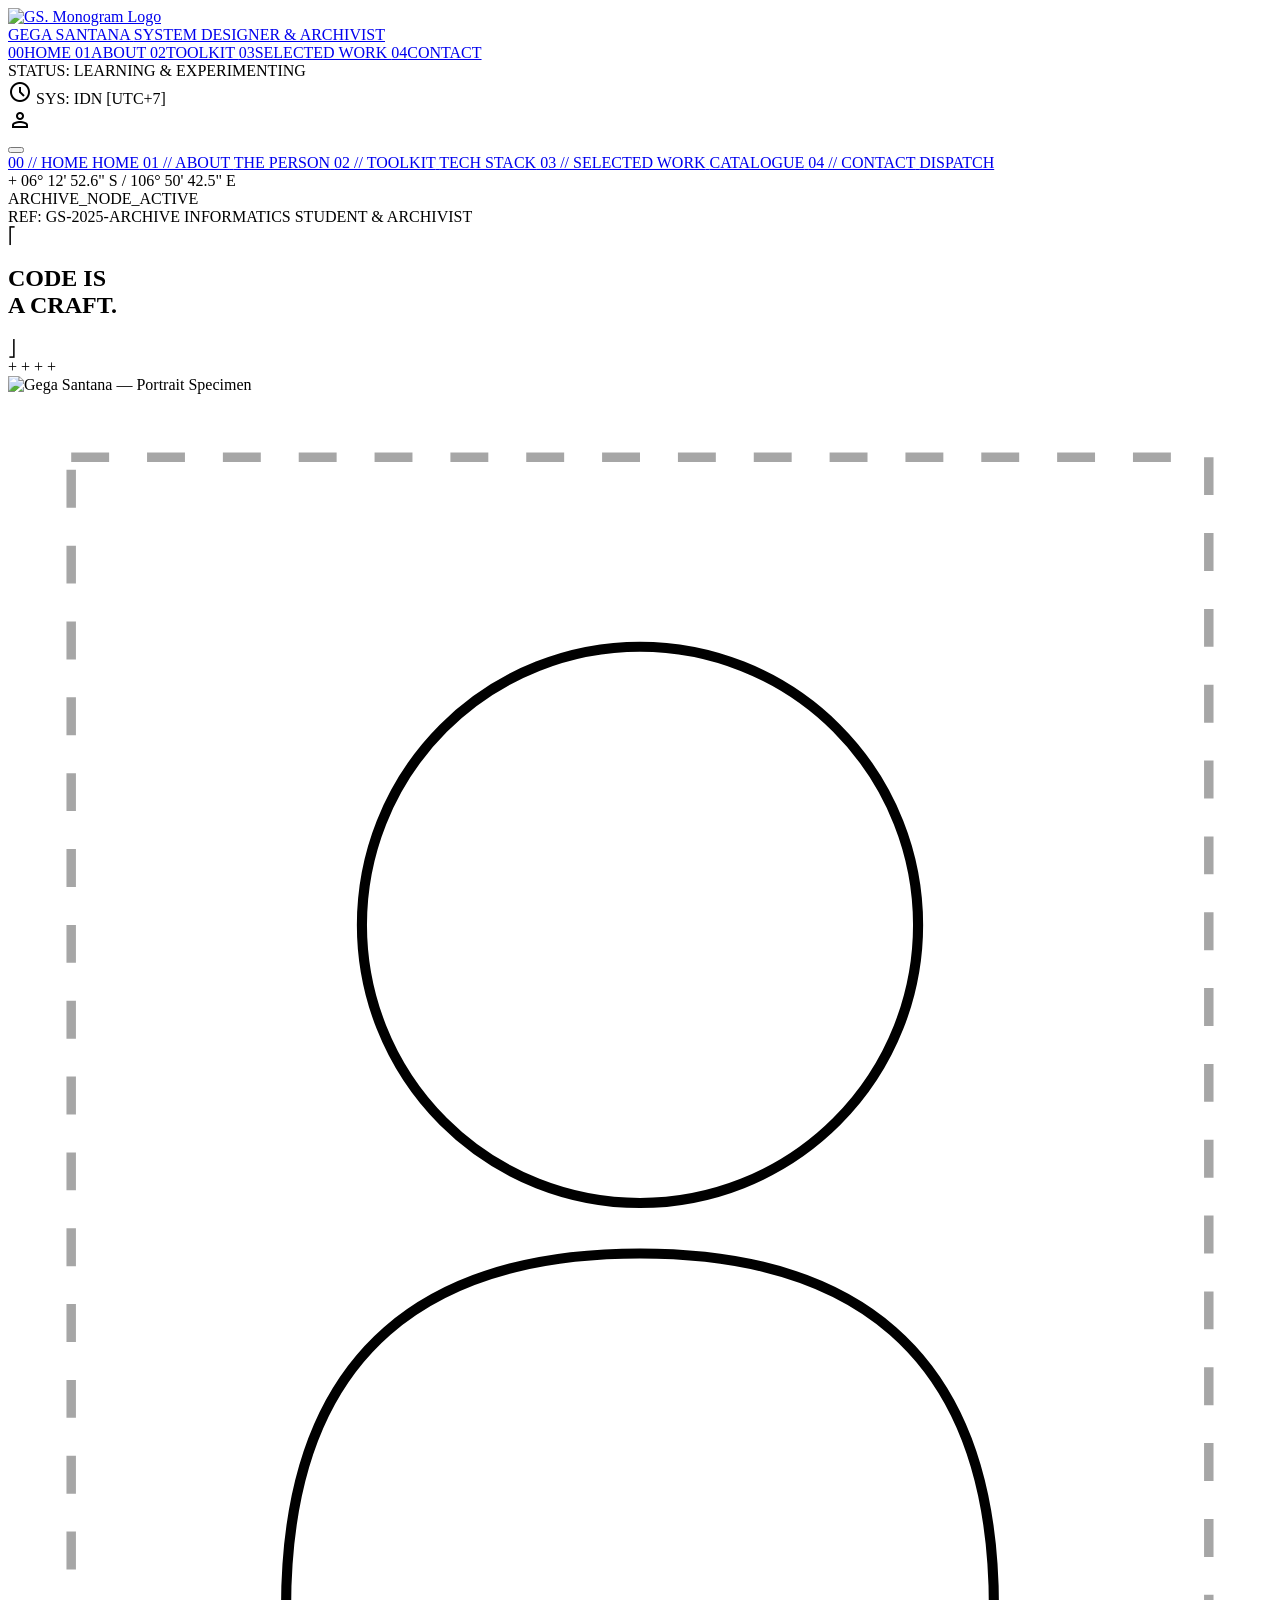
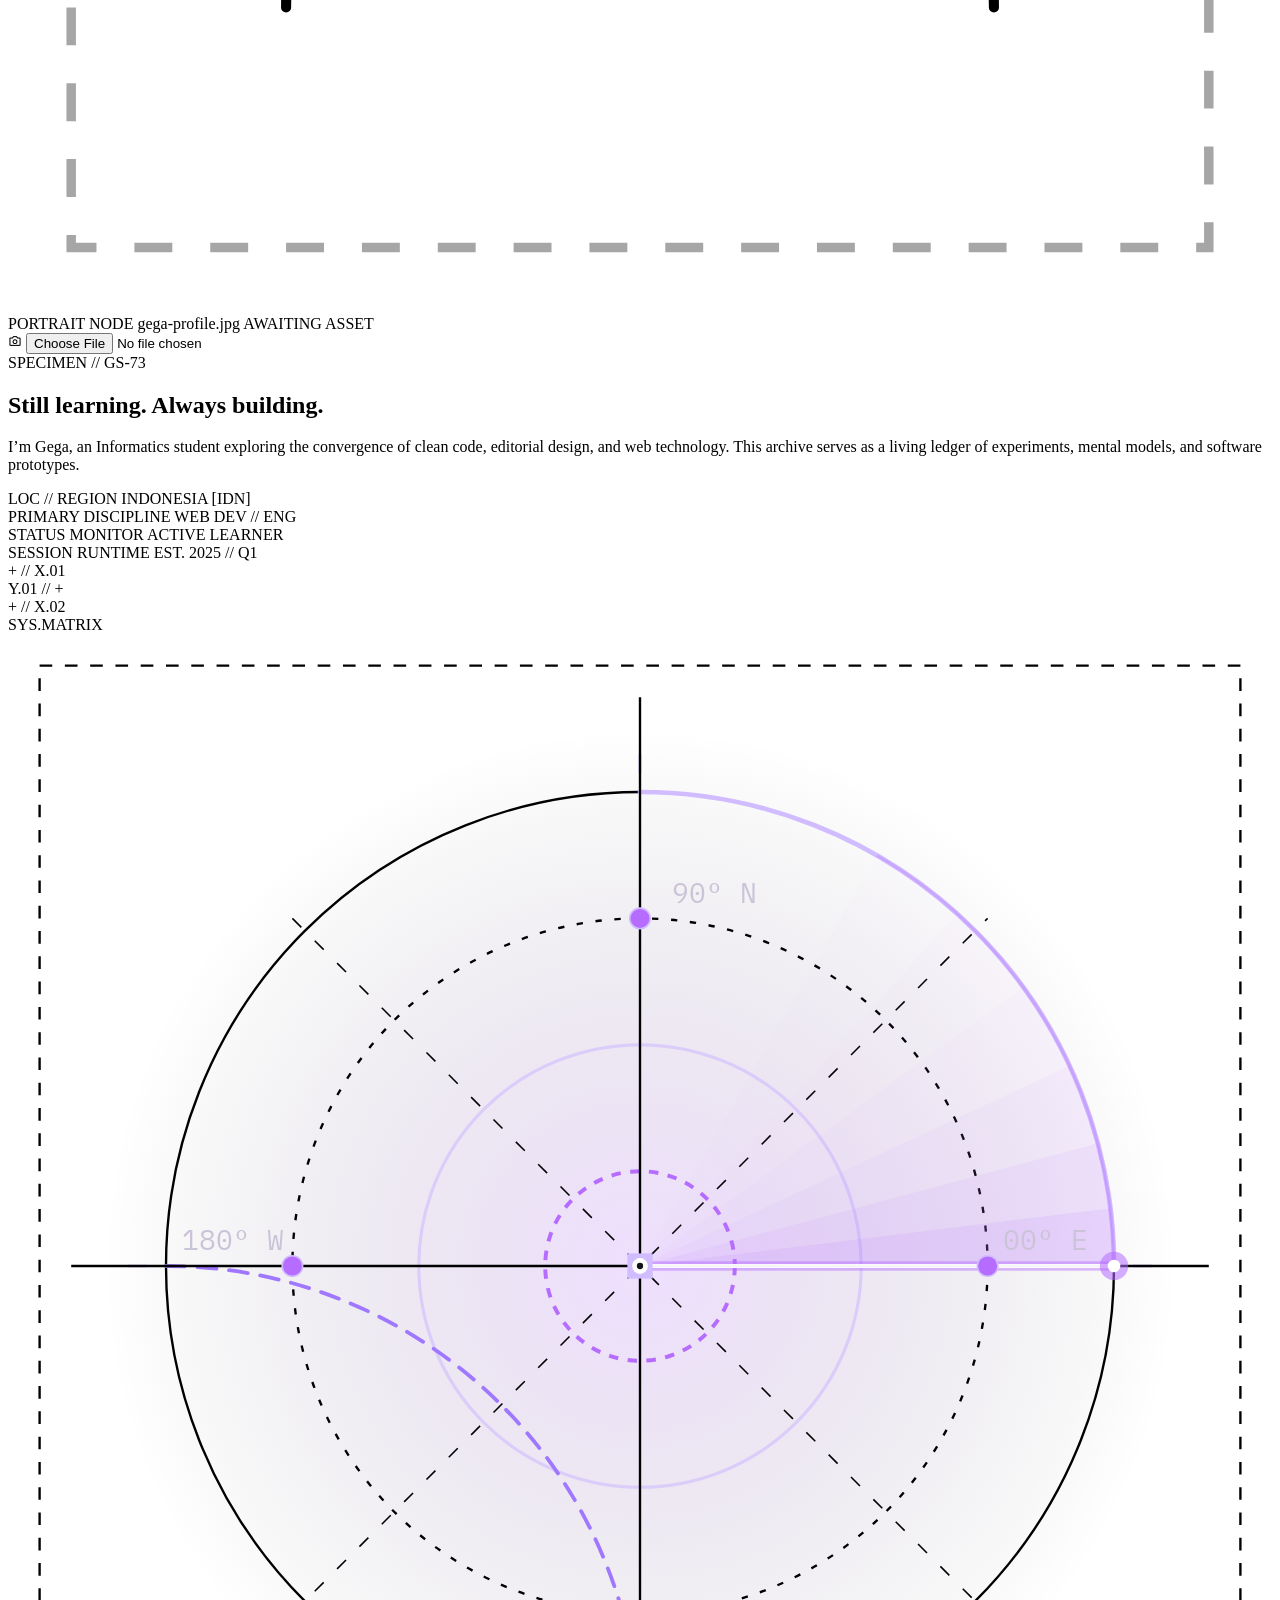
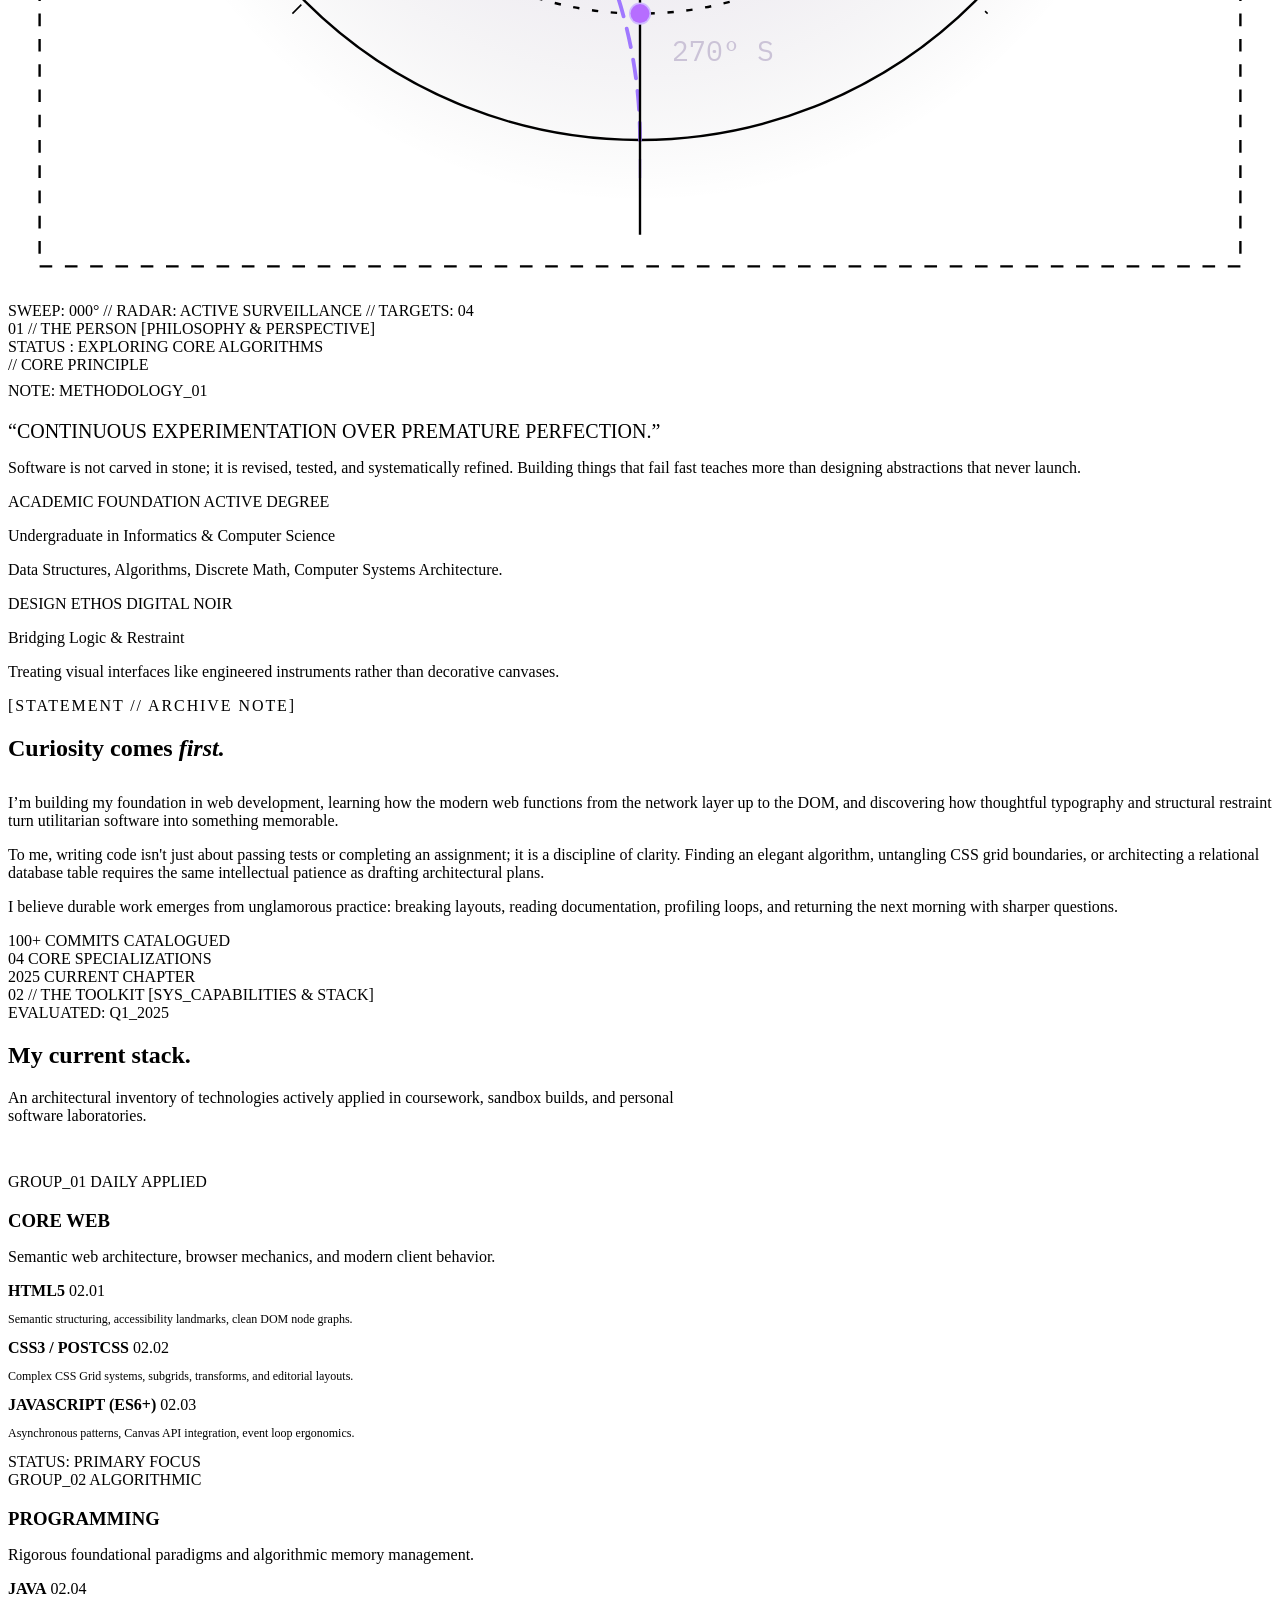
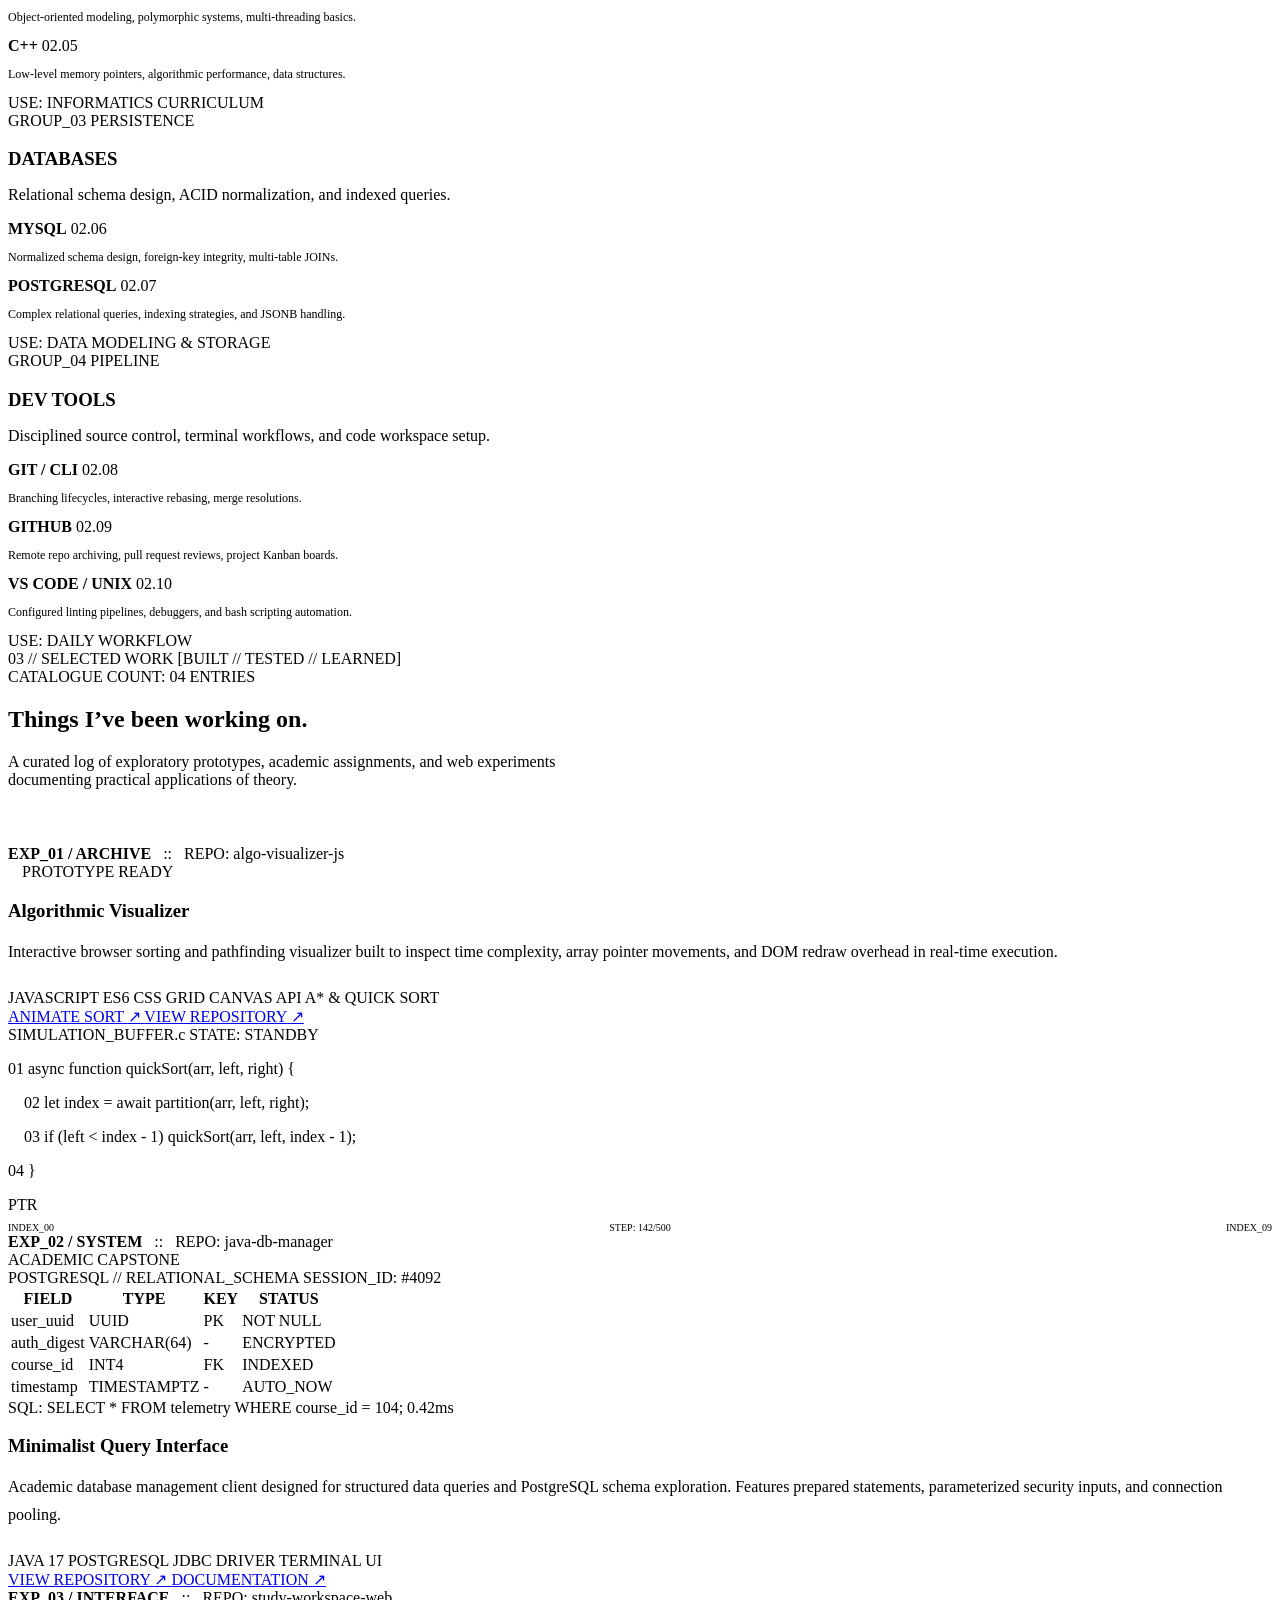
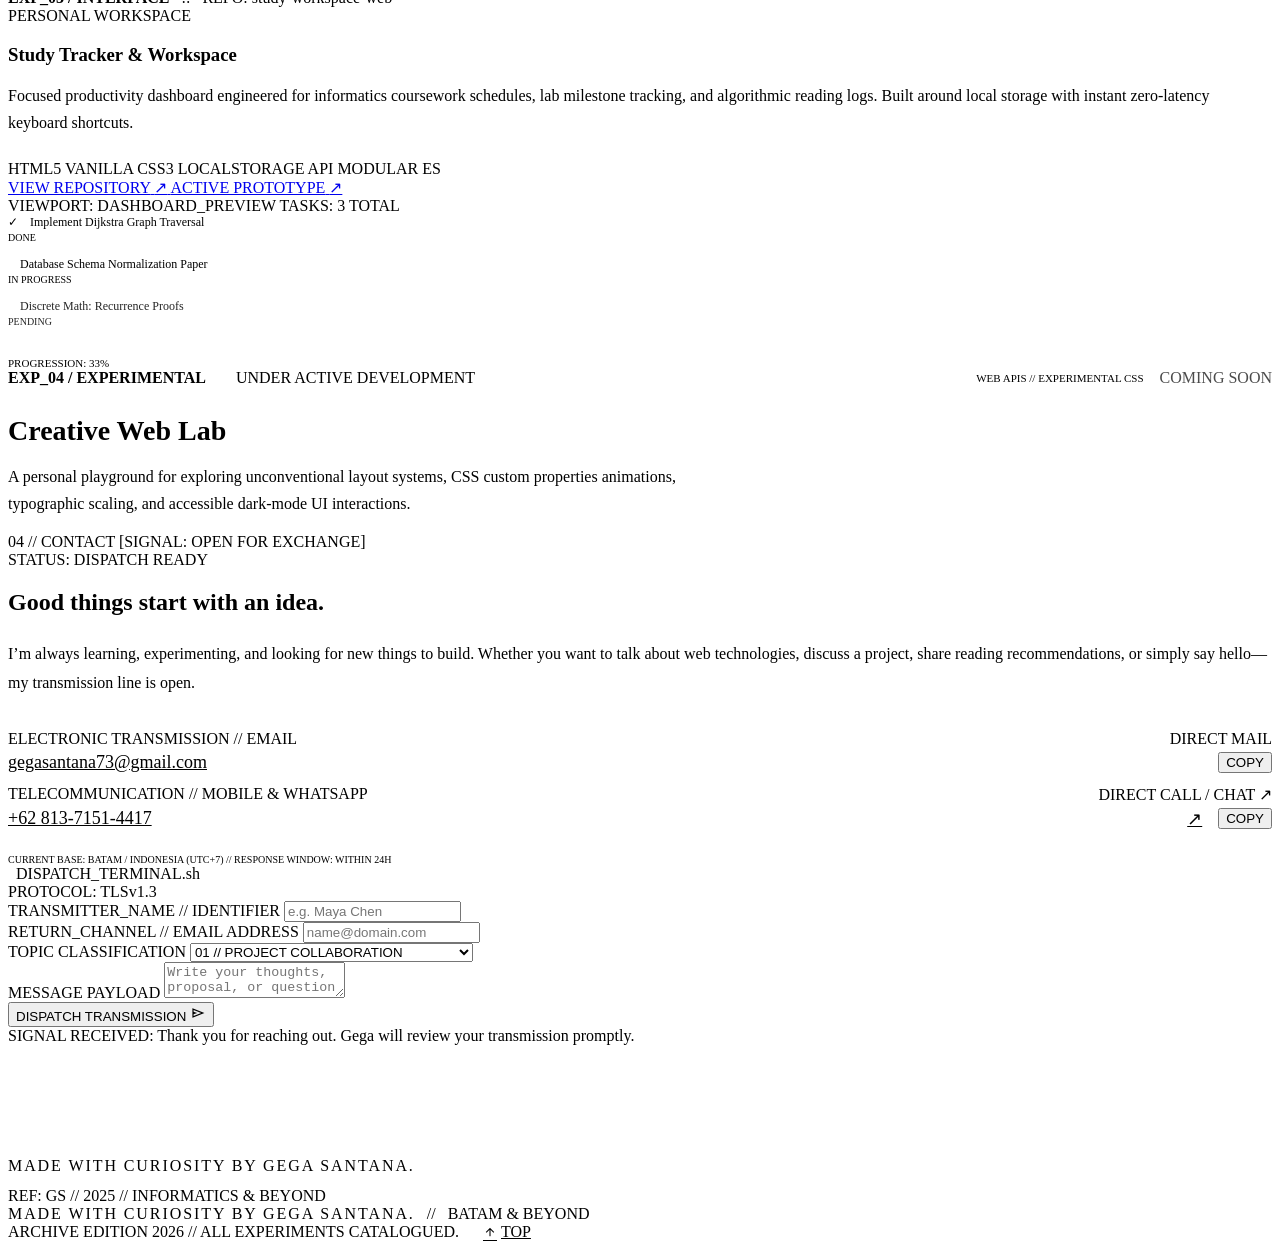
==== index.html @ f7b28236 "finish" ====
<!DOCTYPE html>
<html lang="en">

<head>
  <meta charset="UTF-8">
  <meta name="viewport" content="width=device-width, initial-scale=1.0">
  <meta name="description"
    content="Gega Santana // Digital Noir Portfolio & Archive — Informatics student exploring clean code, editorial design, and web technology.">
  <title>Gega Santana // Digital Noir Archive</title>

  <!-- Google Fonts: Space Grotesk, Inter, IBM Plex Mono -->
  <link rel="preconnect" href="https://fonts.googleapis.com">
  <link rel="preconnect" href="https://fonts.gstatic.com" crossorigin>
  <link
    href="https://fonts.googleapis.com/css2?family=IBM+Plex+Mono:ital,wght@0,400;0,500;0,600;1,400&family=Inter:wght@300;400;500;600&family=Space+Grotesk:wght@400;500;600;700&display=swap"
    rel="stylesheet">

  <!-- Google Material Symbols Outlined -->
  <link href="https://fonts.googleapis.com/css2?family=Material+Symbols+Outlined:wght,FILL@100..700,0..1&display=swap"
    rel="stylesheet">

  <!-- Custom Stylesheets (Vanilla CSS3) -->
  <link rel="stylesheet" href="css/style.css">
  <link rel="stylesheet" href="css/responsive.css">
</head>

<body>

  <!-- =========================================================================
       SITE HEADER & ARCHIVAL NAVIGATION
       ========================================================================= -->
  <header class="site-header">
    <div class="site-wrapper header-container">

      <!-- Monogram Brand Identifier -->
      <a href="#home" class="brand-wrapper">
        <img src="assets/images/logo.png" alt="GS. Monogram Logo" class="brand-logo" id="site-logo">
        <div class="brand-meta">
          <span class="brand-name">GEGA SANTANA</span>
          <span class="brand-role">SYSTEM DESIGNER &amp; ARCHIVIST</span>
        </div>
      </a>

      <!-- Desktop Navigation Bar -->
      <nav class="desktop-nav" id="desktop-navigation">
        <a href="#home" class="nav-link active" data-nav="home">
          <span class="nav-index">00</span>HOME
        </a>
        <a href="#about" class="nav-link" data-nav="about">
          <span class="nav-index">01</span>ABOUT
        </a>
        <a href="#toolkit" class="nav-link" data-nav="toolkit">
          <span class="nav-index">02</span>TOOLKIT
        </a>
        <a href="#selected-work" class="nav-link" data-nav="selected-work">
          <span class="nav-index">03</span>SELECTED WORK
        </a>
        <a href="#contact" class="nav-link" data-nav="contact">
          <span class="nav-index">04</span>CONTACT
        </a>
      </nav>

      <!-- Status & Utility Controls -->
      <div class="header-status-area">
        <div class="status-badge">
          <span class="status-ping-wrap">
            <span class="status-ping-pulse"></span>
            <span class="status-ping-dot"></span>
          </span>
          <span class="font-meta-code">STATUS: LEARNING &amp; EXPERIMENTING</span>
        </div>

        <div class="time-badge">
          <span class="material-symbols-outlined">schedule</span>
          <span id="utc-clock">SYS: IDN [UTC+7]</span>
        </div>

        <div class="avatar-badge" title="Gega Santana Identity Node">
          <span class="material-symbols-outlined">person</span>
        </div>

        <!-- Mobile Menu Toggle Button -->
        <button class="nav-toggle-btn" id="nav-toggle-btn" aria-label="Toggle Navigation Menu">
          <span></span>
          <span></span>
          <span></span>
        </button>
      </div>

    </div>
  </header>

  <!-- Mobile Drawer Menu -->
  <div class="mobile-nav-drawer" id="mobile-nav-drawer">
    <a href="#home" class="mobile-nav-link active" data-nav="home">
      <span>00 // HOME</span>
      <span class="font-meta-tag">HOME</span>
    </a>
    <a href="#about" class="mobile-nav-link" data-nav="about">
      <span>01 // ABOUT</span>
      <span class="font-meta-tag">THE PERSON</span>
    </a>
    <a href="#toolkit" class="mobile-nav-link" data-nav="toolkit">
      <span>02 // TOOLKIT</span>
      <span class="font-meta-tag">TECH STACK</span>
    </a>
    <a href="#selected-work" class="mobile-nav-link" data-nav="selected-work">
      <span>03 // SELECTED WORK</span>
      <span class="font-meta-tag">CATALOGUE</span>
    </a>
    <a href="#contact" class="mobile-nav-link" data-nav="contact">
      <span>04 // CONTACT</span>
      <span class="font-meta-tag">DISPATCH</span>
    </a>
  </div>

  <main>
    <!-- =========================================================================
         HERO SECTION: CODE IS A CRAFT
         ========================================================================= -->
    <section class="hero-section" id="home">
      <div class="drafting-grid-bg"></div>

      <!-- Atmospheric Coordinates -->
      <div class="hero-coords-left">
        <span>+ 06° 12' 52.6" S</span>
        <span style="color: var(--color-outline-variant);">/</span>
        <span>106° 50' 42.5" E</span>
      </div>
      <div class="hero-coords-right">
        <span class="status-ping-dot" style="width: 6px; height: 6px;"></span>
        <span>ARCHIVE_NODE_ACTIVE</span>
      </div>

      <div class="site-wrapper">
        <div class="hero-grid">

          <!-- Left Column: Typography & Intent -->
          <div style="z-index: 2;">

            <div class="hero-badge-tag">
              <span class="hero-badge-ref">REF: GS-2025-ARCHIVE</span>
              <span class="hero-badge-line"></span>
              <span class="hero-badge-role">INFORMATICS STUDENT &amp; ARCHIVIST</span>
            </div>

            <div class="hero-title-wrap">
              <div class="bracket-tl">⎡</div>
              <h1 class="font-display-xl">
                CODE IS <br>
                <span class="text-gradient">A CRAFT.</span>
              </h1>
              <div class="bracket-br">⎦</div>
            </div>

            <!-- Author Identity & Narrative Lockup -->
            <div class="hero-bio-lockup">
              <!-- Archival Portrait Node -->
              <div class="archival-portrait-module" id="archival-portrait-module">
                <div class="portrait-viewport">
                  <!-- Corner brackets -->
                  <span class="portrait-bracket p-tl">+</span>
                  <span class="portrait-bracket p-tr">+</span>
                  <span class="portrait-bracket p-bl">+</span>
                  <span class="portrait-bracket p-br">+</span>

                  <!-- Atmospheric Scanline Beam -->
                  <div class="portrait-scanline-beam"></div>

                  <!-- The Real Image (Default path: assets/images/gega-profile.jpg) -->
                  <img src="assets/images/gega-profile.jpg" alt="Gega Santana — Portrait Specimen"
                    class="portrait-photo" id="portrait-photo" loading="eager">

                  <!-- Graceful Architectural Fallback -->
                  <div class="portrait-fallback" id="portrait-fallback">
                    <div class="fallback-graphic">
                      <svg class="fallback-biometric-svg" viewBox="0 0 100 120" fill="none"
                        xmlns="http://www.w3.org/2000/svg" aria-hidden="true">
                        <rect x="5" y="5" width="90" height="110" stroke="currentColor" stroke-width="0.75"
                          stroke-dasharray="3 3" opacity="0.35" />
                        <circle cx="50" cy="42" r="22" stroke="currentColor" stroke-width="0.8" />
                        <circle cx="50" cy="42" r="16" stroke="var(--color-primary)" stroke-width="0.75"
                          stroke-dasharray="2 3" opacity="0.8" />
                        <path d="M 22 96 C 22 75 34 68 50 68 C 66 68 78 75 78 96" stroke="currentColor"
                          stroke-width="0.8" stroke-linecap="round" />
                        <circle cx="50" cy="42" r="3" fill="var(--color-primary)" />
                        <line x1="50" y1="12" x2="50" y2="20" stroke="var(--color-primary)" stroke-width="1" />
                        <line x1="50" y1="64" x2="50" y2="72" stroke="var(--color-primary)" stroke-width="1" />
                        <line x1="20" y1="42" x2="28" y2="42" stroke="var(--color-primary)" stroke-width="1" />
                        <line x1="72" y1="42" x2="80" y2="42" stroke="var(--color-primary)" stroke-width="1" />
                      </svg>
                    </div>
                    <div class="fallback-legend">
                      <span class="fallback-badge">PORTRAIT NODE</span>
                      <span class="fallback-path">gega-profile.jpg</span>
                      <span class="fallback-status">AWAITING ASSET</span>
                    </div>
                  </div>

                  <!-- Interactive Instant Photo Preview Trigger (Zero-backend, instant browser preview & localStorage) -->
                  <div class="portrait-quick-tools" title="Quick photo preview tool">
                    <label for="portrait-file-picker" class="portrait-tool-btn"
                      title="Click to preview your local photo" aria-label="Upload photo preview">
                      <span class="material-symbols-outlined" style="font-size: 14px;">photo_camera</span>
                    </label>
                    <input type="file" id="portrait-file-picker" accept="image/*" class="visually-hidden">
                    <button type="button" class="portrait-tool-btn portrait-reset-btn" id="portrait-reset-btn"
                      title="Reset to default asset path" style="display: none;" aria-label="Reset photo">
                      <span class="material-symbols-outlined" style="font-size: 14px;">restart_alt</span>
                    </button>
                  </div>
                </div>

                <div class="portrait-meta-footer">
                  <span class="status-ping-dot" style="width: 5px; height: 5px;"></span>
                  <span class="font-meta-tag">SPECIMEN // GS-73</span>
                </div>
              </div>

              <!-- Author Narrative -->
              <div class="hero-bio-narrative">
                <h2 class="hero-subhead">
                  Still learning. Always building.
                </h2>
                <p class="hero-narrative">
                  I’m Gega, an Informatics student exploring the convergence of clean code, editorial design, and web
                  technology. This archive serves as a living ledger of experiments, mental models, and software
                  prototypes.
                </p>
              </div>
            </div>

            <!-- Technical Metadata Block -->
            <div class="hero-meta-panel reveal-on-scroll">
              <div>
                <span class="meta-item-label">LOC // REGION</span>
                <span class="meta-item-value" style="color: var(--color-on-surface);">INDONESIA [IDN]</span>
              </div>
              <div>
                <span class="meta-item-label">PRIMARY DISCIPLINE</span>
                <span class="meta-item-value" style="color: var(--color-primary);">WEB DEV // ENG</span>
              </div>
              <div>
                <span class="meta-item-label">STATUS MONITOR</span>
                <span class="meta-item-value" style="color: var(--color-tertiary);">ACTIVE LEARNER</span>
              </div>
              <div>
                <span class="meta-item-label">SESSION RUNTIME</span>
                <span class="meta-item-value" style="color: var(--color-on-surface-variant);">EST. 2025 // Q1</span>
              </div>
            </div>

          </div>

          <!-- Right Column: Bespoke Architectural Vector Matrix & Radar Centerpiece -->
          <div class="vector-matrix-wrapper" id="vector-matrix-wrapper">
            <div class="vector-matrix-box" id="vector-matrix-box">
              <div class="vector-bracket-tl">+ // X.01</div>
              <div class="vector-bracket-tr">Y.01 // +</div>
              <div class="vector-bracket-bl">+ // X.02</div>
              <div class="vector-bracket-br">SYS.MATRIX</div>

              <!-- Precision Technical SVG Matrix & Surveillance Radar -->
              <svg class="vector-matrix-svg" viewBox="0 0 400 400" fill="none" xmlns="http://www.w3.org/2000/svg"
                aria-hidden="true">
                <defs>
                  <radialGradient id="matrixGlow" cx="50%" cy="50%" r="50%">
                    <stop offset="0%" stop-color="#b66dff" stop-opacity="0.22" />
                    <stop offset="100%" stop-color="#141317" stop-opacity="0" />
                  </radialGradient>
                </defs>

                <!-- Technical Drafting Outer Frame -->
                <rect x="10" y="10" width="380" height="380" stroke="currentColor" stroke-width="0.75"
                  stroke-dasharray="4 4" />

                <!-- Ambient Radial Glow -->
                <circle cx="200" cy="200" r="170" fill="url(#matrixGlow)" />

                <!-- Concentric Range Rings (Original Artwork) -->
                <circle cx="200" cy="200" r="150" stroke="currentColor" stroke-width="0.75" />
                <circle cx="200" cy="200" r="110" stroke="currentColor" stroke-width="0.75" stroke-dasharray="2 4" />
                <circle cx="200" cy="200" r="70" stroke="#d0bcff" stroke-width="1" stroke-opacity="0.6" />
                <circle cx="200" cy="200" r="30" stroke="#b66dff" stroke-width="1.25" stroke-dasharray="3 3" />

                <!-- Rotating Azimuth Calibration Ring -->
                <g class="radar-azimuth-ring">
                  <circle cx="200" cy="200" r="162" stroke="var(--color-stroke)" stroke-width="0.75"
                    stroke-dasharray="2 6" opacity="0.6" />
                  <path d="M 200 38 L 200 44 M 362 200 L 356 200 M 200 362 L 200 356 M 38 200 L 44 200" stroke="#d0bcff"
                    stroke-width="1" opacity="0.7" />
                </g>

                <!-- Caliper Arcs (Original Artwork) -->
                <path d="M 200 50 A 150 150 0 0 1 350 200" stroke="#d0bcff" stroke-width="1.5" stroke-linecap="round" />
                <path d="M 50 200 A 150 150 0 0 1 200 350" stroke="#a078ff" stroke-width="1.2" stroke-linecap="round"
                  stroke-dasharray="6 4" />

                <!-- Crosshair Precision Axes (Original Artwork) -->
                <line x1="20" y1="200" x2="380" y2="200" stroke="currentColor" stroke-width="0.75" />
                <line x1="200" y1="20" x2="200" y2="380" stroke="currentColor" stroke-width="0.75" />

                <!-- Diagonal Calipers (Original Artwork) -->
                <line x1="90" y1="90" x2="310" y2="310" stroke="currentColor" stroke-width="0.5"
                  stroke-dasharray="4 6" />
                <line x1="90" y1="310" x2="310" y2="90" stroke="currentColor" stroke-width="0.5"
                  stroke-dasharray="4 6" />

                <!-- Synchronized Rotating Radar Sweep Assembly (Sweep Arm, Fan Wave & Fading Trail) -->
                <g class="radar-sweep-assembly">
                  <!-- Fan-shaped Phosphor Persistence Wave & Fading Trail Slices (Trailing counter-clockwise from 0° to -60°) -->
                  <path d="M 200 200 L 350 200 A 150 150 0 0 0 348.88 181.72 Z" fill="#b56bff" opacity="0.28" />
                  <path d="M 200 200 L 348.88 181.72 A 150 150 0 0 0 344.89 161.18 Z" fill="#b56bff" opacity="0.18" />
                  <path d="M 200 200 L 344.89 161.18 A 150 150 0 0 0 335.95 136.61 Z" fill="#b56bff" opacity="0.11" />
                  <path d="M 200 200 L 335.95 136.61 A 150 150 0 0 0 321.35 111.83 Z" fill="#b56bff" opacity="0.06" />
                  <path d="M 200 200 L 321.35 111.83 A 150 150 0 0 0 300.37 88.53 Z" fill="#b56bff" opacity="0.03" />
                  <path d="M 200 200 L 300.37 88.53 A 150 150 0 0 0 275.00 70.10 Z" fill="#b56bff" opacity="0.012" />

                  <!-- Trailing Arc Rim Glow -->
                  <path d="M 275.00 70.10 A 150 150 0 0 1 350 200" stroke="#b56bff" stroke-width="0.8" opacity="0.3"
                    fill="none" />

                  <!-- Soft Neon Glow Beam along the arm line -->
                  <line x1="200" y1="200" x2="350" y2="200" stroke="#b56bff" stroke-width="3" opacity="0.45" />

                  <!-- Thin, Bright Neon-Purple Sweep Arm Line -->
                  <line x1="200" y1="200" x2="350" y2="200" stroke="#ffffff" stroke-width="1.25" opacity="0.95" />

                  <!-- Luminous Arm Tip at Radar Perimeter Ring -->
                  <circle cx="350" cy="200" r="4.5" fill="#b56bff" opacity="0.55" />
                  <circle cx="350" cy="200" r="2" fill="#ffffff" />
                </g>

                <!-- Geometric Matrix Blip Targets (Original Points + Sweep-synchronized Glow & Echo Rings) -->
                <!-- 0° East Target (x=310, y=200) -->
                <g class="radar-blip-group">
                  <circle class="radar-blip-echo blip-echo-e" cx="310" cy="200" r="3" fill="none" stroke="#d0bcff"
                    stroke-width="1" />
                  <circle class="radar-blip-target blip-target-e" cx="310" cy="200" r="3" fill="#b66dff" />
                </g>

                <!-- 90° South Target (x=200, y=310) -->
                <g class="radar-blip-group">
                  <circle class="radar-blip-echo blip-echo-s" cx="200" cy="310" r="3" fill="none" stroke="#d0bcff"
                    stroke-width="1" />
                  <circle class="radar-blip-target blip-target-s" cx="200" cy="310" r="3" fill="#b66dff" />
                </g>

                <!-- 180° West Target (x=90, y=200) -->
                <g class="radar-blip-group">
                  <circle class="radar-blip-echo blip-echo-w" cx="90" cy="200" r="3" fill="none" stroke="#d0bcff"
                    stroke-width="1" />
                  <circle class="radar-blip-target blip-target-w" cx="90" cy="200" r="3" fill="#b66dff" />
                </g>

                <!-- 270° North Target (x=200, y=90) -->
                <g class="radar-blip-group">
                  <circle class="radar-blip-echo blip-echo-n" cx="200" cy="90" r="3" fill="none" stroke="#d0bcff"
                    stroke-width="1" />
                  <circle class="radar-blip-target blip-target-n" cx="200" cy="90" r="3" fill="#b66dff" />
                </g>

                <!-- Center Core (Original Artwork + Center Pivot Pin) -->
                <rect x="196" y="196" width="8" height="8" fill="#d0bcff" />
                <circle cx="200" cy="200" r="2.5" fill="#ffffff" />
                <circle cx="200" cy="200" r="1" fill="#141317" />

                <!-- Monospaced Caliper Markings (Original Artwork) -->
                <text x="210" y="85" fill="#cbc3d7" font-family="IBM Plex Mono" font-size="9">90° N</text>
                <text x="315" y="195" fill="#cbc3d7" font-family="IBM Plex Mono" font-size="9">00° E</text>
                <text x="210" y="325" fill="#cbc3d7" font-family="IBM Plex Mono" font-size="9">270° S</text>
                <text x="55" y="195" fill="#cbc3d7" font-family="IBM Plex Mono" font-size="9">180° W</text>
              </svg>

              <!-- Floating Sub-label Card / Telemetry Readout -->
              <div class="vector-matrix-caption" id="matrix-telemetry-caption">
                <span class="vector-matrix-caption-dot"></span>
                <span class="font-meta-tag" id="radar-telemetry-text"
                  style="color: var(--color-on-surface); text-transform: uppercase;">
                  SWEEP: 000° // RADAR: ACTIVE SURVEILLANCE // TARGETS: 04
                </span>
              </div>
            </div>
          </div>

        </div>
      </div>
    </section>

    <!-- =========================================================================
         SECTION 01: THE PERSON (ABOUT & PHILOSOPHY)
         ========================================================================= -->
    <section class="section-block" id="about">
      <div class="site-wrapper section-inner">

        <!-- Section Index Header -->
        <div class="section-header-row">
          <div class="section-index-badge">
            <span class="section-index-number">01 //</span>
            <span class="section-index-title">THE PERSON</span>
            <span class="section-index-divider"></span>
            <span class="section-index-subtag">[PHILOSOPHY &amp; PERSPECTIVE]</span>
          </div>
          <div class="font-meta-tag" style="color: var(--color-outline);">STATUS : EXPLORING CORE ALGORITHMS</div>
        </div>

        <div class="about-grid">

          <!-- Left Column: Core Principle & Foundation -->
          <div class="about-left-col">
            <div>
              <span class="font-meta-tag" style="color: var(--color-outline); margin-bottom: 0.5rem; display: block;">//
                CORE PRINCIPLE</span>
              <div class="callout-block reveal-on-scroll">
                <div class="corner-pin-tl"></div>
                <div class="corner-pin-br"></div>
                <span class="font-meta-code"
                  style="color: var(--color-primary); display: block; margin-bottom: 0.5rem;">NOTE:
                  METHODOLOGY_01</span>
                <p class="font-headline-sm"
                  style="font-size: 1.25rem; text-transform: uppercase; margin-bottom: 0.75rem; color: var(--color-on-surface);">
                  “Continuous experimentation over premature perfection.”
                </p>
                <p class="font-body-sm" style="color: var(--color-on-surface-variant);">
                  Software is not carved in stone; it is revised, tested, and systematically refined. Building things
                  that fail fast teaches more than designing abstractions that never launch.
                </p>
              </div>
            </div>

            <!-- Academic Foundation Specs -->
            <div class="academic-specs-card reveal-on-scroll">
              <div class="academic-spec-row">
                <div class="academic-spec-head">
                  <span class="font-meta-index" style="color: var(--color-outline);">ACADEMIC FOUNDATION</span>
                  <span class="font-meta-code" style="color: var(--color-secondary);">ACTIVE DEGREE</span>
                </div>
                <p class="font-body-md" style="color: var(--color-on-surface); font-weight: 500;">Undergraduate in
                  Informatics &amp; Computer Science</p>
                <p class="font-body-sm" style="color: var(--color-on-surface-variant); margin-top: 0.25rem;">Data
                  Structures, Algorithms, Discrete Math, Computer Systems Architecture.</p>
              </div>

              <div class="academic-spec-row">
                <div class="academic-spec-head">
                  <span class="font-meta-index" style="color: var(--color-outline);">DESIGN ETHOS</span>
                  <span class="font-meta-code" style="color: var(--color-secondary);">DIGITAL NOIR</span>
                </div>
                <p class="font-body-md" style="color: var(--color-on-surface); font-weight: 500;">Bridging Logic &amp;
                  Restraint</p>
                <p class="font-body-sm" style="color: var(--color-on-surface-variant); margin-top: 0.25rem;">Treating
                  visual interfaces like engineered instruments rather than decorative canvases.</p>
              </div>
            </div>
          </div>

          <!-- Right Column: Editorial Reflection -->
          <div class="about-right-col reveal-on-scroll">
            <span class="font-meta-tag"
              style="color: var(--color-primary); margin-bottom: 1rem; display: block; letter-spacing: 0.12em;">[STATEMENT
              // ARCHIVE NOTE]</span>
            <h2 class="font-headline-lg" style="margin-bottom: 2rem;">
              Curiosity comes <span style="color: var(--color-primary); font-style: italic;">first.</span>
            </h2>

            <div class="about-editorial-text font-body-lg" style="color: var(--color-on-surface-variant);">
              <p>
                I’m building my foundation in web development, learning how the modern web functions from the network
                layer up to the DOM, and discovering how thoughtful typography and structural restraint turn utilitarian
                software into something memorable.
              </p>
              <p>
                To me, writing code isn't just about passing tests or completing an assignment; it is a discipline of
                clarity. Finding an elegant algorithm, untangling CSS grid boundaries, or architecting a relational
                database table requires the same intellectual patience as drafting architectural plans.
              </p>
              <p class="quote-highlight">
                I believe durable work emerges from unglamorous practice: breaking layouts, reading documentation,
                profiling loops, and returning the next morning with sharper questions.
              </p>
            </div>

            <!-- Metrics Bar -->
            <div class="metrics-bar reveal-on-scroll">
              <div>
                <span class="metric-number" style="color: var(--color-on-surface);">100+</span>
                <span class="font-meta-tag" style="color: var(--color-outline);">COMMITS CATALOGUED</span>
              </div>
              <div>
                <span class="metric-number" style="color: var(--color-primary);">04</span>
                <span class="font-meta-tag" style="color: var(--color-outline);">CORE SPECIALIZATIONS</span>
              </div>
              <div>
                <span class="metric-number" style="color: var(--color-secondary);">2025</span>
                <span class="font-meta-tag" style="color: var(--color-outline);">CURRENT CHAPTER</span>
              </div>
            </div>
          </div>

        </div>

      </div>
    </section>

    <!-- =========================================================================
         SECTION 02: THE TOOLKIT (TECHNICAL STACK)
         ========================================================================= -->
    <section class="section-block" id="toolkit" style="background-color: var(--color-surface-lowest);">
      <div class="site-wrapper section-inner">

        <!-- Section Index Header -->
        <div class="section-header-row">
          <div class="section-index-badge">
            <span class="section-index-number">02 //</span>
            <span class="section-index-title">THE TOOLKIT</span>
            <span class="section-index-divider"></span>
            <span class="section-index-subtag">[SYS_CAPABILITIES &amp; STACK]</span>
          </div>
          <div class="font-meta-code" style="color: var(--color-outline-variant);">EVALUATED: Q1_2025</div>
        </div>

        <div style="margin-bottom: 3rem;">
          <h2 class="font-headline-lg">
            My current <span style="color: var(--color-primary);">stack.</span>
          </h2>
          <p class="font-body-md" style="color: var(--color-on-surface-variant); margin-top: 0.5rem; max-width: 42rem;">
            An architectural inventory of technologies actively applied in coursework, sandbox builds, and personal
            software laboratories.
          </p>
        </div>

        <!-- 4-Group Architectural Stack Grid -->
        <div class="toolkit-matrix">

          <!-- Group 01: Core Web -->
          <div class="toolkit-group-card featured reveal-on-scroll">
            <div>
              <div class="toolkit-group-header">
                <span class="font-meta-tag" style="color: var(--color-primary);">GROUP_01</span>
                <span class="badge-tag-pill tertiary font-meta-code">DAILY APPLIED</span>
              </div>
              <h3 class="font-headline-sm"
                style="color: var(--color-on-surface); text-transform: uppercase; margin-bottom: 0.5rem;">CORE WEB</h3>
              <p class="font-body-sm" style="color: var(--color-on-surface-variant);">Semantic web architecture, browser
                mechanics, and modern client behavior.</p>

              <div class="toolkit-items-stack">
                <div class="toolkit-item-box featured">
                  <div class="toolkit-item-header">
                    <span class="font-meta-index" style="color: var(--color-on-surface); font-weight: 700;">HTML5</span>
                    <span class="font-meta-code" style="color: var(--color-outline);">02.01</span>
                  </div>
                  <p class="font-body-sm" style="color: var(--color-on-surface-variant); font-size: 0.75rem;">Semantic
                    structuring, accessibility landmarks, clean DOM node graphs.</p>
                </div>

                <div class="toolkit-item-box featured">
                  <div class="toolkit-item-header">
                    <span class="font-meta-index" style="color: var(--color-on-surface); font-weight: 700;">CSS3 /
                      POSTCSS</span>
                    <span class="font-meta-code" style="color: var(--color-outline);">02.02</span>
                  </div>
                  <p class="font-body-sm" style="color: var(--color-on-surface-variant); font-size: 0.75rem;">Complex
                    CSS Grid systems, subgrids, transforms, and editorial layouts.</p>
                </div>

                <div class="toolkit-item-box featured">
                  <div class="toolkit-item-header">
                    <span class="font-meta-index" style="color: var(--color-on-surface); font-weight: 700;">JAVASCRIPT
                      (ES6+)</span>
                    <span class="font-meta-code" style="color: var(--color-primary);">02.03</span>
                  </div>
                  <p class="font-body-sm" style="color: var(--color-on-surface-variant); font-size: 0.75rem;">
                    Asynchronous patterns, Canvas API integration, event loop ergonomics.</p>
                </div>
              </div>
            </div>
            <div class="toolkit-footer-note">STATUS: PRIMARY FOCUS</div>
          </div>

          <!-- Group 02: Programming -->
          <div class="toolkit-group-card reveal-on-scroll reveal-delay-1">
            <div>
              <div class="toolkit-group-header">
                <span class="font-meta-tag" style="color: var(--color-outline);">GROUP_02</span>
                <span class="badge-tag-pill secondary font-meta-code">ALGORITHMIC</span>
              </div>
              <h3 class="font-headline-sm"
                style="color: var(--color-on-surface); text-transform: uppercase; margin-bottom: 0.5rem;">PROGRAMMING
              </h3>
              <p class="font-body-sm" style="color: var(--color-on-surface-variant);">Rigorous foundational paradigms
                and algorithmic memory management.</p>

              <div class="toolkit-items-stack">
                <div class="toolkit-item-box">
                  <div class="toolkit-item-header">
                    <span class="font-meta-index" style="color: var(--color-on-surface); font-weight: 700;">JAVA</span>
                    <span class="font-meta-code" style="color: var(--color-outline);">02.04</span>
                  </div>
                  <p class="font-body-sm" style="color: var(--color-on-surface-variant); font-size: 0.75rem;">
                    Object-oriented modeling, polymorphic systems, multi-threading basics.</p>
                </div>

                <div class="toolkit-item-box">
                  <div class="toolkit-item-header">
                    <span class="font-meta-index" style="color: var(--color-on-surface); font-weight: 700;">C++</span>
                    <span class="font-meta-code" style="color: var(--color-outline);">02.05</span>
                  </div>
                  <p class="font-body-sm" style="color: var(--color-on-surface-variant); font-size: 0.75rem;">Low-level
                    memory pointers, algorithmic performance, data structures.</p>
                </div>
              </div>
            </div>
            <div class="toolkit-footer-note">USE: INFORMATICS CURRICULUM</div>
          </div>

          <!-- Group 03: Databases -->
          <div class="toolkit-group-card reveal-on-scroll reveal-delay-2">
            <div>
              <div class="toolkit-group-header">
                <span class="font-meta-tag" style="color: var(--color-outline);">GROUP_03</span>
                <span class="badge-tag-pill secondary font-meta-code">PERSISTENCE</span>
              </div>
              <h3 class="font-headline-sm"
                style="color: var(--color-on-surface); text-transform: uppercase; margin-bottom: 0.5rem;">DATABASES</h3>
              <p class="font-body-sm" style="color: var(--color-on-surface-variant);">Relational schema design, ACID
                normalization, and indexed queries.</p>

              <div class="toolkit-items-stack">
                <div class="toolkit-item-box">
                  <div class="toolkit-item-header">
                    <span class="font-meta-index" style="color: var(--color-on-surface); font-weight: 700;">MYSQL</span>
                    <span class="font-meta-code" style="color: var(--color-outline);">02.06</span>
                  </div>
                  <p class="font-body-sm" style="color: var(--color-on-surface-variant); font-size: 0.75rem;">Normalized
                    schema design, foreign-key integrity, multi-table JOINs.</p>
                </div>

                <div class="toolkit-item-box">
                  <div class="toolkit-item-header">
                    <span class="font-meta-index"
                      style="color: var(--color-on-surface); font-weight: 700;">POSTGRESQL</span>
                    <span class="font-meta-code" style="color: var(--color-outline);">02.07</span>
                  </div>
                  <p class="font-body-sm" style="color: var(--color-on-surface-variant); font-size: 0.75rem;">Complex
                    relational queries, indexing strategies, and JSONB handling.</p>
                </div>
              </div>
            </div>
            <div class="toolkit-footer-note">USE: DATA MODELING &amp; STORAGE</div>
          </div>

          <!-- Group 04: Dev Tools -->
          <div class="toolkit-group-card reveal-on-scroll reveal-delay-3">
            <div>
              <div class="toolkit-group-header">
                <span class="font-meta-tag" style="color: var(--color-outline);">GROUP_04</span>
                <span class="badge-tag-pill secondary font-meta-code">PIPELINE</span>
              </div>
              <h3 class="font-headline-sm"
                style="color: var(--color-on-surface); text-transform: uppercase; margin-bottom: 0.5rem;">DEV TOOLS</h3>
              <p class="font-body-sm" style="color: var(--color-on-surface-variant);">Disciplined source control,
                terminal workflows, and code workspace setup.</p>

              <div class="toolkit-items-stack">
                <div class="toolkit-item-box">
                  <div class="toolkit-item-header">
                    <span class="font-meta-index" style="color: var(--color-on-surface); font-weight: 700;">GIT /
                      CLI</span>
                    <span class="font-meta-code" style="color: var(--color-outline);">02.08</span>
                  </div>
                  <p class="font-body-sm" style="color: var(--color-on-surface-variant); font-size: 0.75rem;">Branching
                    lifecycles, interactive rebasing, merge resolutions.</p>
                </div>

                <div class="toolkit-item-box">
                  <div class="toolkit-item-header">
                    <span class="font-meta-index"
                      style="color: var(--color-on-surface); font-weight: 700;">GITHUB</span>
                    <span class="font-meta-code" style="color: var(--color-outline);">02.09</span>
                  </div>
                  <p class="font-body-sm" style="color: var(--color-on-surface-variant); font-size: 0.75rem;">Remote
                    repo archiving, pull request reviews, project Kanban boards.</p>
                </div>

                <div class="toolkit-item-box">
                  <div class="toolkit-item-header">
                    <span class="font-meta-index" style="color: var(--color-on-surface); font-weight: 700;">VS CODE /
                      UNIX</span>
                    <span class="font-meta-code" style="color: var(--color-outline);">02.10</span>
                  </div>
                  <p class="font-body-sm" style="color: var(--color-on-surface-variant); font-size: 0.75rem;">Configured
                    linting pipelines, debuggers, and bash scripting automation.</p>
                </div>
              </div>
            </div>
            <div class="toolkit-footer-note">USE: DAILY WORKFLOW</div>
          </div>

        </div>

      </div>
    </section>

    <!-- =========================================================================
         SECTION 03: SELECTED WORK (EXPERIMENTS & CAPSTONES)
         ========================================================================= -->
    <section class="section-block" id="selected-work">
      <div class="site-wrapper section-inner">

        <!-- Section Index Header -->
        <div class="section-header-row">
          <div class="section-index-badge">
            <span class="section-index-number">03 //</span>
            <span class="section-index-title">SELECTED WORK</span>
            <span class="section-index-divider"></span>
            <span class="section-index-subtag">[BUILT // TESTED // LEARNED]</span>
          </div>
          <div class="font-meta-tag" style="color: var(--color-outline);">CATALOGUE COUNT: 04 ENTRIES</div>
        </div>

        <div style="margin-bottom: 3.5rem;">
          <h2 class="font-headline-lg">
            Things I’ve been <span style="color: var(--color-primary);">working on.</span>
          </h2>
          <p class="font-body-md" style="color: var(--color-on-surface-variant); margin-top: 0.5rem; max-width: 38rem;">
            A curated log of exploratory prototypes, academic assignments, and web experiments documenting practical
            applications of theory.
          </p>
        </div>

        <div class="project-list-stack">

          <!-- PROJECT 01: Algorithmic Visualizer -->
          <article class="project-card reveal-on-scroll">
            <div class="project-card-header">
              <div style="display: flex; align-items: center; gap: 0.75rem;">
                <span class="font-meta-tag" style="color: var(--color-primary); font-weight: 700;">EXP_01 /
                  ARCHIVE</span>
                <span style="color: var(--color-outline-variant);">::</span>
                <span class="font-meta-code" style="color: var(--color-on-surface-variant);">REPO:
                  algo-visualizer-js</span>
              </div>
              <div style="display: flex; align-items: center; gap: 0.5rem;">
                <span class="status-ping-dot" style="width: 6px; height: 6px;"></span>
                <span class="font-meta-tag" style="color: var(--color-outline);">PROTOTYPE READY</span>
              </div>
            </div>

            <div class="project-card-body">
              <div>
                <h3 class="font-headline-md" style="margin-bottom: 0.75rem;">Algorithmic Visualizer</h3>
                <p class="font-body-md"
                  style="color: var(--color-on-surface-variant); margin-bottom: 1.5rem; line-height: 1.7;">
                  Interactive browser sorting and pathfinding visualizer built to inspect time complexity, array pointer
                  movements, and DOM redraw overhead in real-time execution.
                </p>

                <div class="project-chips-wrap">
                  <span class="tech-chip">JAVASCRIPT ES6</span>
                  <span class="tech-chip">CSS GRID</span>
                  <span class="tech-chip">CANVAS API</span>
                  <span class="tech-chip accent">A* &amp; QUICK SORT</span>
                </div>

                <div class="project-actions-row">
                  <a href="#selected-work" class="btn-primary-action" id="run-sort-btn">
                    <span>ANIMATE SORT</span> <span>↗</span>
                  </a>
                  <a href="#selected-work" class="btn-secondary-action">
                    <span>VIEW REPOSITORY</span> <span>↗</span>
                  </a>
                </div>
              </div>

              <!-- Interactive Schematic -->
              <div class="schematic-window">
                <div class="schematic-window-header">
                  <span>SIMULATION_BUFFER.c</span>
                  <span id="sort-state-indicator" style="color: var(--color-primary);">STATE: STANDBY</span>
                </div>

                <div class="code-snippet-box">
                  <p style="color: var(--color-secondary);"><span class="code-line-num">01</span> async function
                    quickSort(arr, left, right) {</p>
                  <p style="padding-left: 1rem;"><span class="code-line-num">02</span> let index = await partition(arr,
                    left, right);</p>
                  <p style="padding-left: 1rem;"><span class="code-line-num">03</span> if (left &lt; index - 1)
                    quickSort(arr, left, index - 1);</p>
                  <p style="color: var(--color-secondary);"><span class="code-line-num">04</span> }</p>
                </div>

                <div class="bar-graph-display" id="bar-graph-container">
                  <div class="sort-bar" style="height: 20%;"></div>
                  <div class="sort-bar" style="height: 45%;"></div>
                  <div class="sort-bar active" style="height: 85%;"><span class="ptr-label">PTR</span></div>
                  <div class="sort-bar" style="height: 30%;"></div>
                  <div class="sort-bar pivot" style="height: 65%;"></div>
                  <div class="sort-bar" style="height: 15%;"></div>
                  <div class="sort-bar" style="height: 90%;"></div>
                  <div class="sort-bar active" style="height: 50%;"></div>
                  <div class="sort-bar" style="height: 35%;"></div>
                  <div class="sort-bar" style="height: 75%;"></div>
                </div>

                <div
                  style="display: flex; justify-content: space-between; font-size: 0.625rem; color: var(--color-outline); padding-top: 0.5rem; font-family: var(--font-mono);">
                  <span>INDEX_00</span>
                  <span id="sort-step-count">STEP: 142/500</span>
                  <span>INDEX_09</span>
                </div>
              </div>

            </div>
          </article>

          <!-- PROJECT 02: Minimalist Query Interface -->
          <article class="project-card reveal-on-scroll">
            <div class="project-card-header">
              <div style="display: flex; align-items: center; gap: 0.75rem;">
                <span class="font-meta-tag" style="color: var(--color-secondary); font-weight: 700;">EXP_02 /
                  SYSTEM</span>
                <span style="color: var(--color-outline-variant);">::</span>
                <span class="font-meta-code" style="color: var(--color-on-surface-variant);">REPO:
                  java-db-manager</span>
              </div>
              <span class="font-meta-tag" style="color: var(--color-outline);">ACADEMIC CAPSTONE</span>
            </div>

            <div class="project-card-body">
              <!-- Left: Tabular Schema Preview -->
              <div class="schematic-window">
                <div class="schematic-window-header">
                  <span>POSTGRESQL // RELATIONAL_SCHEMA</span>
                  <span>SESSION_ID: #4092</span>
                </div>

                <div style="overflow-x: auto;">
                  <table class="schema-table">
                    <thead>
                      <tr>
                        <th>FIELD</th>
                        <th>TYPE</th>
                        <th>KEY</th>
                        <th>STATUS</th>
                      </tr>
                    </thead>
                    <tbody>
                      <tr>
                        <td style="color: var(--color-on-surface);">user_uuid</td>
                        <td style="color: var(--color-outline);">UUID</td>
                        <td style="color: var(--color-secondary);">PK</td>
                        <td style="color: var(--color-outline);">NOT NULL</td>
                      </tr>
                      <tr>
                        <td style="color: var(--color-on-surface);">auth_digest</td>
                        <td style="color: var(--color-outline);">VARCHAR(64)</td>
                        <td style="color: var(--color-outline);">-</td>
                        <td style="color: var(--color-outline);">ENCRYPTED</td>
                      </tr>
                      <tr>
                        <td style="color: var(--color-on-surface);">course_id</td>
                        <td style="color: var(--color-outline);">INT4</td>
                        <td style="color: var(--color-secondary);">FK</td>
                        <td style="color: var(--color-primary);">INDEXED</td>
                      </tr>
                      <tr>
                        <td style="color: var(--color-on-surface);">timestamp</td>
                        <td style="color: var(--color-outline);">TIMESTAMPTZ</td>
                        <td style="color: var(--color-outline);">-</td>
                        <td style="color: var(--color-outline);">AUTO_NOW</td>
                      </tr>
                    </tbody>
                  </table>
                </div>

                <div class="sql-query-bar">
                  <span>SQL: SELECT * FROM telemetry WHERE course_id = 104;</span>
                  <span style="color: var(--color-outline);">0.42ms</span>
                </div>
              </div>

              <!-- Right: Info -->
              <div>
                <h3 class="font-headline-md" style="margin-bottom: 0.75rem;">Minimalist Query Interface</h3>
                <p class="font-body-md"
                  style="color: var(--color-on-surface-variant); margin-bottom: 1.5rem; line-height: 1.7;">
                  Academic database management client designed for structured data queries and PostgreSQL schema
                  exploration. Features prepared statements, parameterized security inputs, and connection pooling.
                </p>

                <div class="project-chips-wrap">
                  <span class="tech-chip">JAVA 17</span>
                  <span class="tech-chip">POSTGRESQL</span>
                  <span class="tech-chip">JDBC DRIVER</span>
                  <span class="tech-chip accent">TERMINAL UI</span>
                </div>

                <div class="project-actions-row">
                  <a href="#selected-work" class="btn-primary-action">
                    <span>VIEW REPOSITORY</span> <span>↗</span>
                  </a>
                  <a href="#selected-work" class="btn-secondary-action">
                    <span>DOCUMENTATION</span> <span>↗</span>
                  </a>
                </div>
              </div>
            </div>
          </article>

          <!-- PROJECT 03: Study Tracker & Workspace -->
          <article class="project-card reveal-on-scroll">
            <div class="project-card-header">
              <div style="display: flex; align-items: center; gap: 0.75rem;">
                <span class="font-meta-tag" style="color: var(--color-primary); font-weight: 700;">EXP_03 /
                  INTERFACE</span>
                <span style="color: var(--color-outline-variant);">::</span>
                <span class="font-meta-code" style="color: var(--color-on-surface-variant);">REPO:
                  study-workspace-web</span>
              </div>
              <span class="font-meta-tag" style="color: var(--color-outline);">PERSONAL WORKSPACE</span>
            </div>

            <div class="project-card-body">
              <div>
                <h3 class="font-headline-md" style="margin-bottom: 0.75rem;">Study Tracker &amp; Workspace</h3>
                <p class="font-body-md"
                  style="color: var(--color-on-surface-variant); margin-bottom: 1.5rem; line-height: 1.7;">
                  Focused productivity dashboard engineered for informatics coursework schedules, lab milestone
                  tracking, and algorithmic reading logs. Built around local storage with instant zero-latency keyboard
                  shortcuts.
                </p>

                <div class="project-chips-wrap">
                  <span class="tech-chip">HTML5</span>
                  <span class="tech-chip">VANILLA CSS3</span>
                  <span class="tech-chip">LOCALSTORAGE API</span>
                  <span class="tech-chip accent">MODULAR ES</span>
                </div>

                <div class="project-actions-row">
                  <a href="#selected-work" class="btn-primary-action">
                    <span>VIEW REPOSITORY</span> <span>↗</span>
                  </a>
                  <a href="#selected-work" class="btn-secondary-action">
                    <span>ACTIVE PROTOTYPE</span> <span>↗</span>
                  </a>
                </div>
              </div>

              <!-- Interactive Dashboard Schematic -->
              <div class="schematic-window">
                <div class="schematic-window-header">
                  <span>VIEWPORT: DASHBOARD_PREVIEW</span>
                  <span id="tracker-task-count">TASKS: 3 TOTAL</span>
                </div>

                <div
                  style="display: flex; flex-direction: column; gap: 0.75rem; font-family: var(--font-mono); font-size: 0.75rem;">
                  <!-- Task Row 1 -->
                  <div class="task-row-item" data-task="1">
                    <div style="display: flex; align-items: center; gap: 0.75rem;">
                      <span class="task-checkbox-mock checked">✓</span>
                      <span style="color: var(--color-on-surface);">Implement Dijkstra Graph Traversal</span>
                    </div>
                    <span style="color: var(--color-primary); font-size: 0.625rem;">DONE</span>
                  </div>

                  <!-- Task Row 2 -->
                  <div class="task-row-item" data-task="2">
                    <div style="display: flex; align-items: center; gap: 0.75rem;">
                      <span class="task-checkbox-mock"></span>
                      <span style="color: var(--color-on-surface-variant);">Database Schema Normalization Paper</span>
                    </div>
                    <span style="color: var(--color-tertiary); font-size: 0.625rem;">IN PROGRESS</span>
                  </div>

                  <!-- Task Row 3 -->
                  <div class="task-row-item" data-task="3" style="opacity: 0.85;">
                    <div style="display: flex; align-items: center; gap: 0.75rem;">
                      <span class="task-checkbox-mock"></span>
                      <span style="color: var(--color-outline);">Discrete Math: Recurrence Proofs</span>
                    </div>
                    <span style="color: var(--color-outline); font-size: 0.625rem;">PENDING</span>
                  </div>
                </div>

                <div
                  style="margin-top: 1rem; padding-top: 0.75rem; border-top: 1px solid var(--color-stroke); display: flex; justify-content: space-between; align-items: center; font-size: 0.6875rem; color: var(--color-outline); font-family: var(--font-mono);">
                  <span id="progress-percentage-label">PROGRESSION: 33%</span>
                  <div class="progress-track">
                    <div class="progress-fill" id="study-progress-bar" style="width: 33%;"></div>
                  </div>
                </div>
              </div>
            </div>
          </article>

          <!-- PROJECT 04: In Progress Sandbox -->
          <article class="sandbox-card reveal-on-scroll">
            <div style="display: flex; flex-direction: column; gap: 1.5rem;">
              <div
                style="display: flex; flex-wrap: wrap; justify-content: space-between; align-items: flex-start; gap: 1rem;">
                <div>
                  <div style="display: flex; align-items: center; gap: 0.75rem; margin-bottom: 0.5rem;">
                    <span class="font-meta-tag" style="color: var(--color-primary); font-weight: 700;">EXP_04 /
                      EXPERIMENTAL</span>
                    <span class="status-ping-dot" style="width: 6px; height: 6px;"></span>
                    <span class="font-meta-code" style="color: var(--color-tertiary); text-transform: uppercase;">UNDER
                      ACTIVE DEVELOPMENT</span>
                  </div>
                  <h3 class="font-headline-md" style="font-size: 1.75rem; margin-bottom: 0.5rem;">Creative Web Lab</h3>
                  <p class="font-body-md"
                    style="color: var(--color-on-surface-variant); max-width: 42rem; line-height: 1.7;">
                    A personal playground for exploring unconventional layout systems, CSS custom properties animations,
                    typographic scaling, and accessible dark-mode UI interactions.
                  </p>
                </div>

                <div style="display: flex; align-items: center; gap: 1rem; flex-wrap: wrap;">
                  <span class="tech-chip" style="font-family: var(--font-mono); font-size: 0.6875rem;">WEB APIS //
                    EXPERIMENTAL CSS</span>
                  <span class="btn-secondary-action" style="cursor: default; opacity: 0.7;">COMING SOON</span>
                </div>
              </div>
            </div>
          </article>

        </div>

      </div>
    </section>

    <!-- =========================================================================
         SECTION 04: CONTACT (SIGNAL: OPEN FOR EXCHANGE)
         ========================================================================= -->
    <section class="section-block" id="contact" style="background-color: var(--color-surface-lowest);">
      <div class="site-wrapper section-inner">

        <!-- Section Index Header -->
        <div class="section-header-row">
          <div class="section-index-badge">
            <span class="section-index-number">04 //</span>
            <span class="section-index-title">CONTACT</span>
            <span class="section-index-divider"></span>
            <span class="section-index-subtag">[SIGNAL: OPEN FOR EXCHANGE]</span>
          </div>
          <div class="font-meta-tag" style="color: var(--color-outline);">STATUS: DISPATCH READY</div>
        </div>

        <div class="contact-grid">

          <!-- Left Column: Open Dialogue & Channels -->
          <div>
            <h2 class="font-headline-lg" style="margin-bottom: 1.5rem;">
              Good things start with <span style="color: var(--color-primary);">an idea.</span>
            </h2>
            <p class="font-body-lg"
              style="color: var(--color-on-surface-variant); font-weight: 300; margin-bottom: 2rem; line-height: 1.8;">
              I’m always learning, experimenting, and looking for new things to build. Whether you want to talk about
              web technologies, discuss a project, share reading recommendations, or simply say hello—my transmission
              line is open.
            </p>

            <!-- Communication Channels -->
            <div style="display: flex; flex-direction: column; gap: 0.75rem;">

              <!-- Email Channel -->
              <div class="channel-card reveal-on-scroll">
                <div
                  style="display: flex; justify-content: space-between; align-items: center; margin-bottom: 0.25rem;">
                  <span class="font-meta-tag" style="color: var(--color-outline);">ELECTRONIC TRANSMISSION //
                    EMAIL</span>
                  <span class="font-meta-code" style="color: var(--color-primary);">DIRECT MAIL</span>
                </div>
                <div style="display: flex; justify-content: space-between; align-items: center; gap: 1rem;">
                  <a href="mailto:gegasantana73@gmail.com" class="font-headline-sm"
                    style="font-size: 1.125rem; word-break: break-all; color: var(--color-on-surface);">
                    gegasantana73@gmail.com
                  </a>
                  <button class="btn-copy-chip" id="copy-email-btn" aria-label="Copy email address">COPY</button>
                </div>
              </div>

              <!-- Phone / WhatsApp Channel -->
              <div class="channel-card reveal-on-scroll">
                <div
                  style="display: flex; justify-content: space-between; align-items: center; margin-bottom: 0.25rem;">
                  <span class="font-meta-tag" style="color: var(--color-outline);">TELECOMMUNICATION // MOBILE &amp;
                    WHATSAPP</span>
                  <span class="font-meta-code" style="color: var(--color-secondary);">DIRECT CALL / CHAT ↗</span>
                </div>
                <div style="display: flex; justify-content: space-between; align-items: center; gap: 1rem;">
                  <a href="https://wa.me/6281371514417" target="_blank" rel="noopener noreferrer"
                    class="font-headline-sm" id="phone-link"
                    style="font-size: 1.125rem; display: flex; justify-content: space-between; align-items: center; color: var(--color-on-surface); width: 100%;">
                    <span>+62 813-7151-4417</span>
                    <span>↗</span>
                  </a>
                  <button class="btn-copy-chip" id="copy-phone-btn" aria-label="Copy phone number">COPY</button>
                </div>
              </div>

            </div>

            <div
              style="margin-top: 1.5rem; font-family: var(--font-mono); font-size: 0.625rem; color: var(--color-outline);">
              CURRENT BASE: BATAM / INDONESIA (UTC+7) // RESPONSE WINDOW: WITHIN 24H
            </div>
          </div>

          <!-- Right Column: Dispatch Terminal Form -->
          <div class="terminal-card reveal-on-scroll">
            <div class="terminal-header">
              <div class="terminal-dots">
                <span class="terminal-dot" style="background-color: var(--color-outline-variant);"></span>
                <span class="terminal-dot" style="background-color: var(--color-outline-variant);"></span>
                <span class="terminal-dot" style="background-color: var(--color-primary);"></span>
                <span class="font-meta-code"
                  style="color: var(--color-on-surface-variant); margin-left: 0.5rem;">DISPATCH_TERMINAL.sh</span>
              </div>
              <span class="font-meta-tag" style="color: var(--color-outline);">PROTOCOL: TLSv1.3</span>
            </div>

            <form id="contact-form">
              <div class="terminal-input-group">
                <label for="sender-name" class="terminal-label">TRANSMITTER_NAME // IDENTIFIER</label>
                <input type="text" id="sender-name" class="terminal-input" placeholder="e.g. Maya Chen" required>
              </div>

              <div class="terminal-input-group">
                <label for="sender-email" class="terminal-label">RETURN_CHANNEL // EMAIL ADDRESS</label>
                <input type="email" id="sender-email" class="terminal-input" placeholder="name@domain.com" required>
              </div>

              <div class="terminal-input-group">
                <label for="sender-topic" class="terminal-label">TOPIC CLASSIFICATION</label>
                <select id="sender-topic" class="terminal-select">
                  <option value="collaboration">01 // PROJECT COLLABORATION</option>
                  <option value="academic">02 // ACADEMIC / INFORMATICS INQUIRY</option>
                  <option value="mentorship">03 // CODE REVIEW &amp; MENTORSHIP</option>
                  <option value="hello">04 // GENERAL TRANSMISSION / HELLO</option>
                </select>
              </div>

              <div class="terminal-input-group">
                <label for="sender-message" class="terminal-label">MESSAGE PAYLOAD</label>
                <textarea id="sender-message" class="terminal-textarea"
                  placeholder="Write your thoughts, proposal, or question here..." required></textarea>
              </div>

              <button type="submit" class="terminal-submit-btn" id="dispatch-btn">
                <span>DISPATCH TRANSMISSION</span>
                <span class="material-symbols-outlined" style="font-size: 16px;">send</span>
              </button>

              <div class="terminal-ack-box" id="dispatch-ack">
                SIGNAL RECEIVED: Thank you for reaching out. Gega will review your transmission promptly.
              </div>
            </form>
          </div>

        </div>

        <!-- Signature Statement -->
        <div
          style="margin-top: 5rem; padding-top: 2rem; border-top: 1px solid var(--color-stroke); display: flex; flex-direction: column; gap: 0.75rem;">
          <div class="font-meta-index" style="color: var(--color-on-surface); letter-spacing: 0.12em;">
            MADE WITH CURIOSITY BY GEGA SANTANA.
          </div>
          <div class="font-meta-tag" style="color: var(--color-outline);">
            REF: GS // 2025 // INFORMATICS &amp; BEYOND
          </div>
        </div>

      </div>
    </section>
  </main>

  <!-- =========================================================================
       SITE FOOTER
       ========================================================================= -->
  <footer class="site-footer">
    <div class="site-wrapper footer-inner">
      <div style="display: flex; align-items: center; gap: 0.75rem; flex-wrap: wrap;">
        <span class="font-meta-index" style="color: var(--color-on-surface); letter-spacing: 0.12em;">MADE WITH
          CURIOSITY BY GEGA SANTANA.</span>
        <span style="color: var(--color-outline-variant);">//</span>
        <span class="font-meta-tag" style="color: var(--color-outline);">BATAM &amp; BEYOND</span>
      </div>

      <div style="display: flex; align-items: center; gap: 1.5rem; flex-wrap: wrap;">
        <span class="font-meta-code" style="color: var(--color-on-surface-variant);">ARCHIVE EDITION 2026 // ALL
          EXPERIMENTS CATALOGUED.</span>
        <a href="#home" class="font-meta-index"
          style="color: var(--color-primary); display: inline-flex; align-items: center; gap: 0.25rem;">
          <span class="material-symbols-outlined" style="font-size: 14px;">arrow_upward</span> TOP
        </a>
      </div>
    </div>
  </footer>

  <!-- Application Logic (Vanilla JavaScript) -->
  <script src="js/script.js"></script>
</body>

</html>
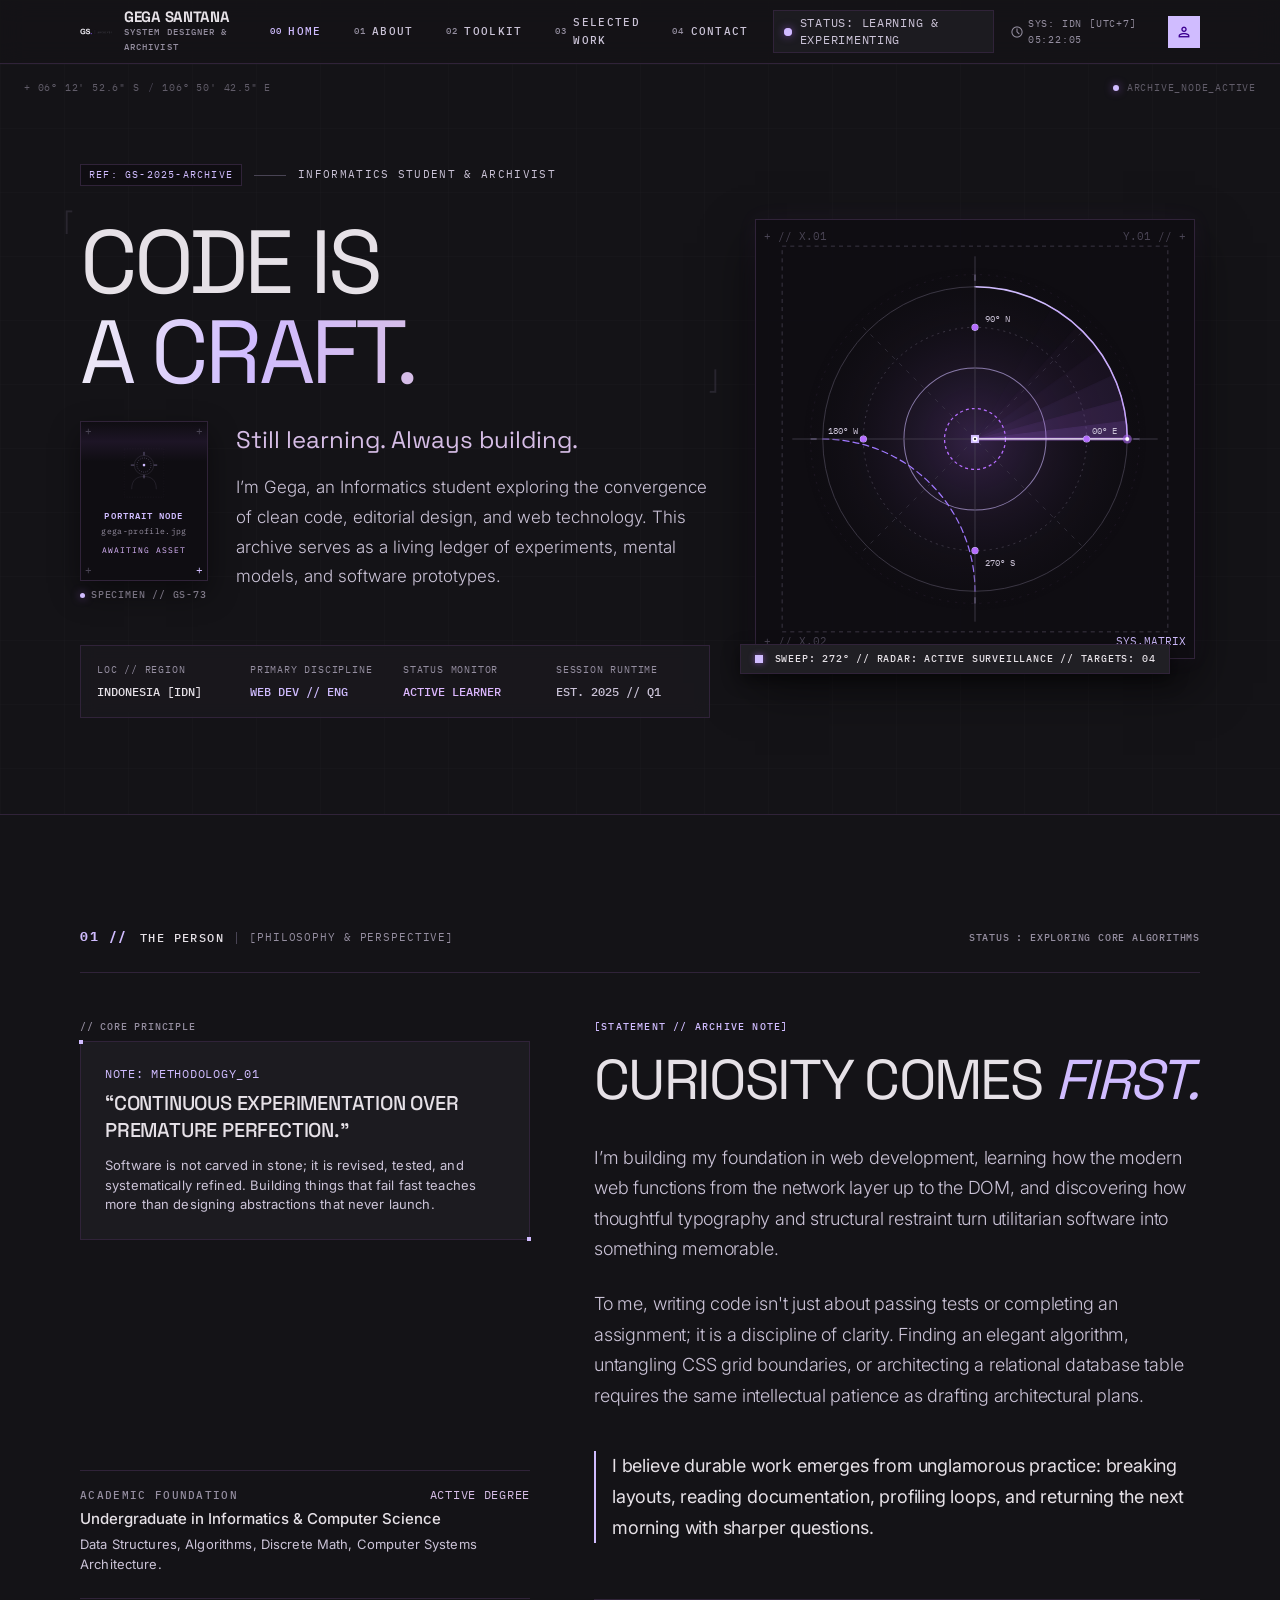
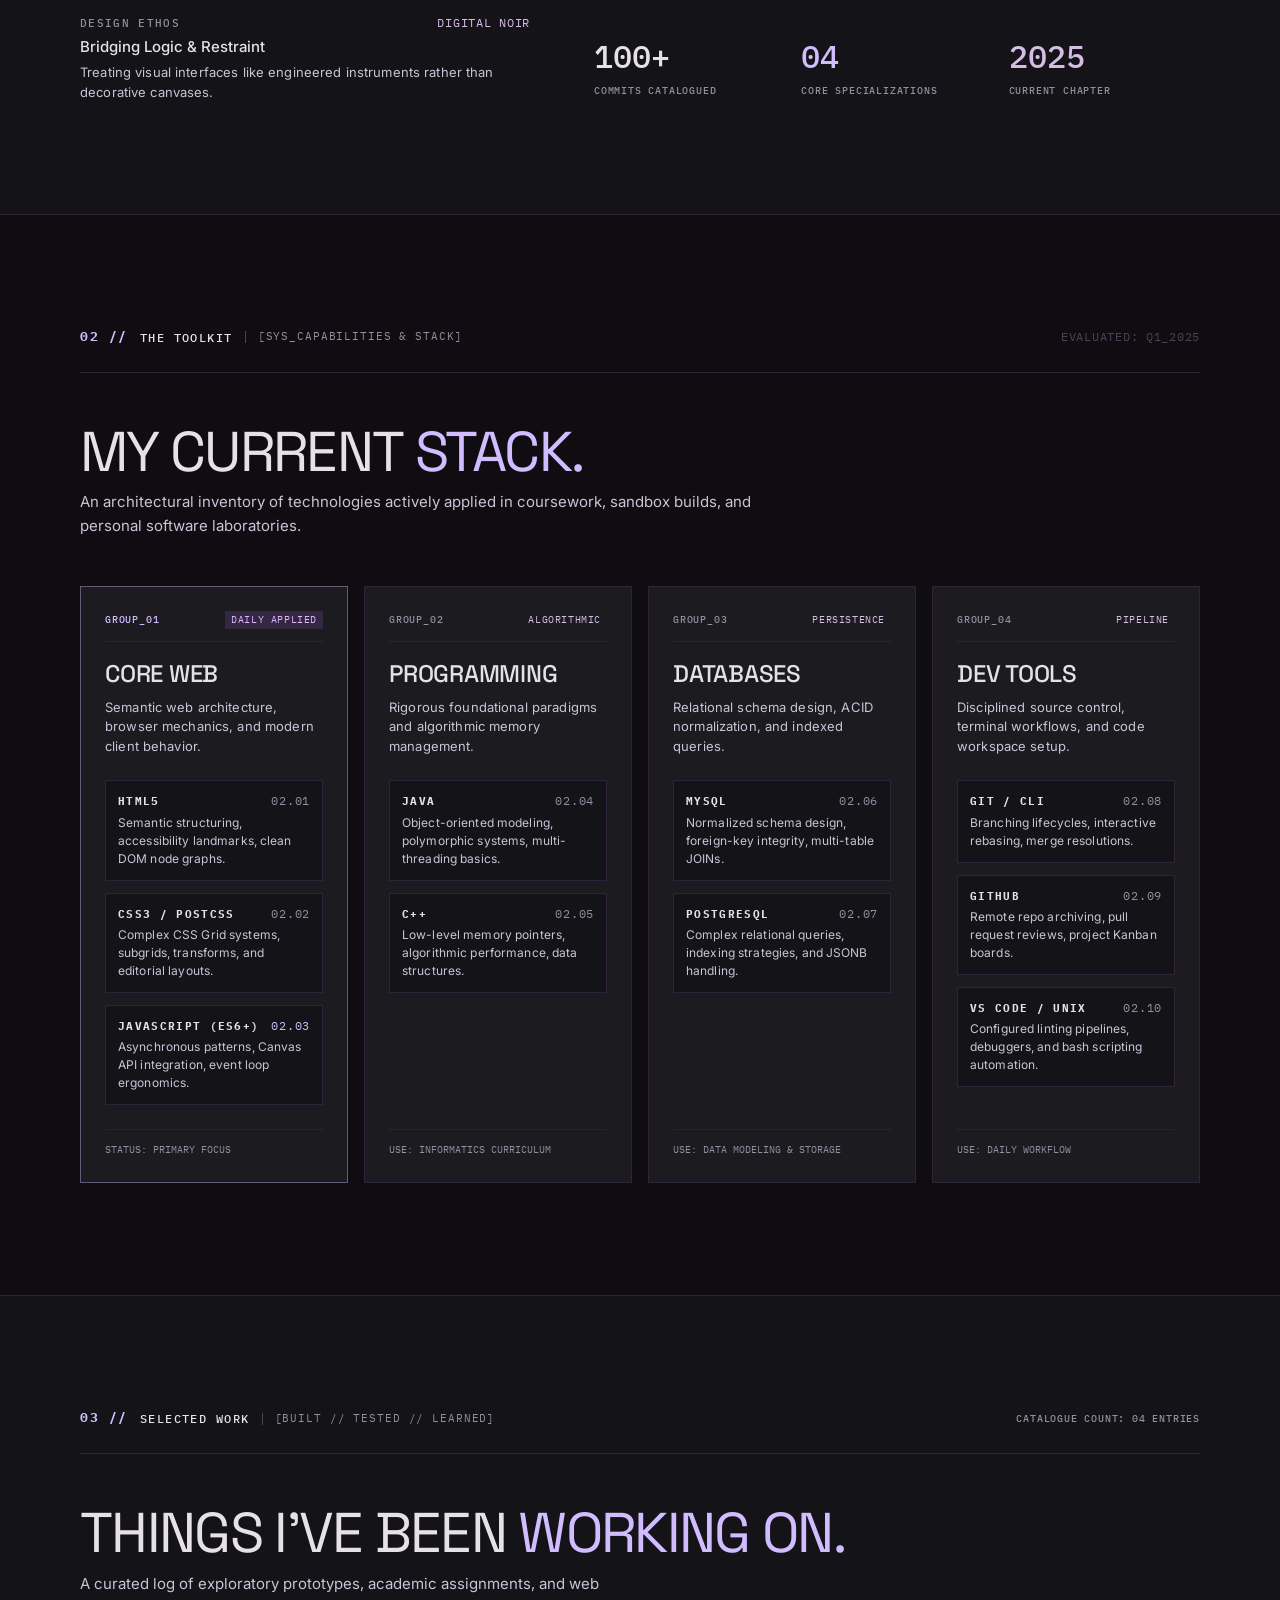
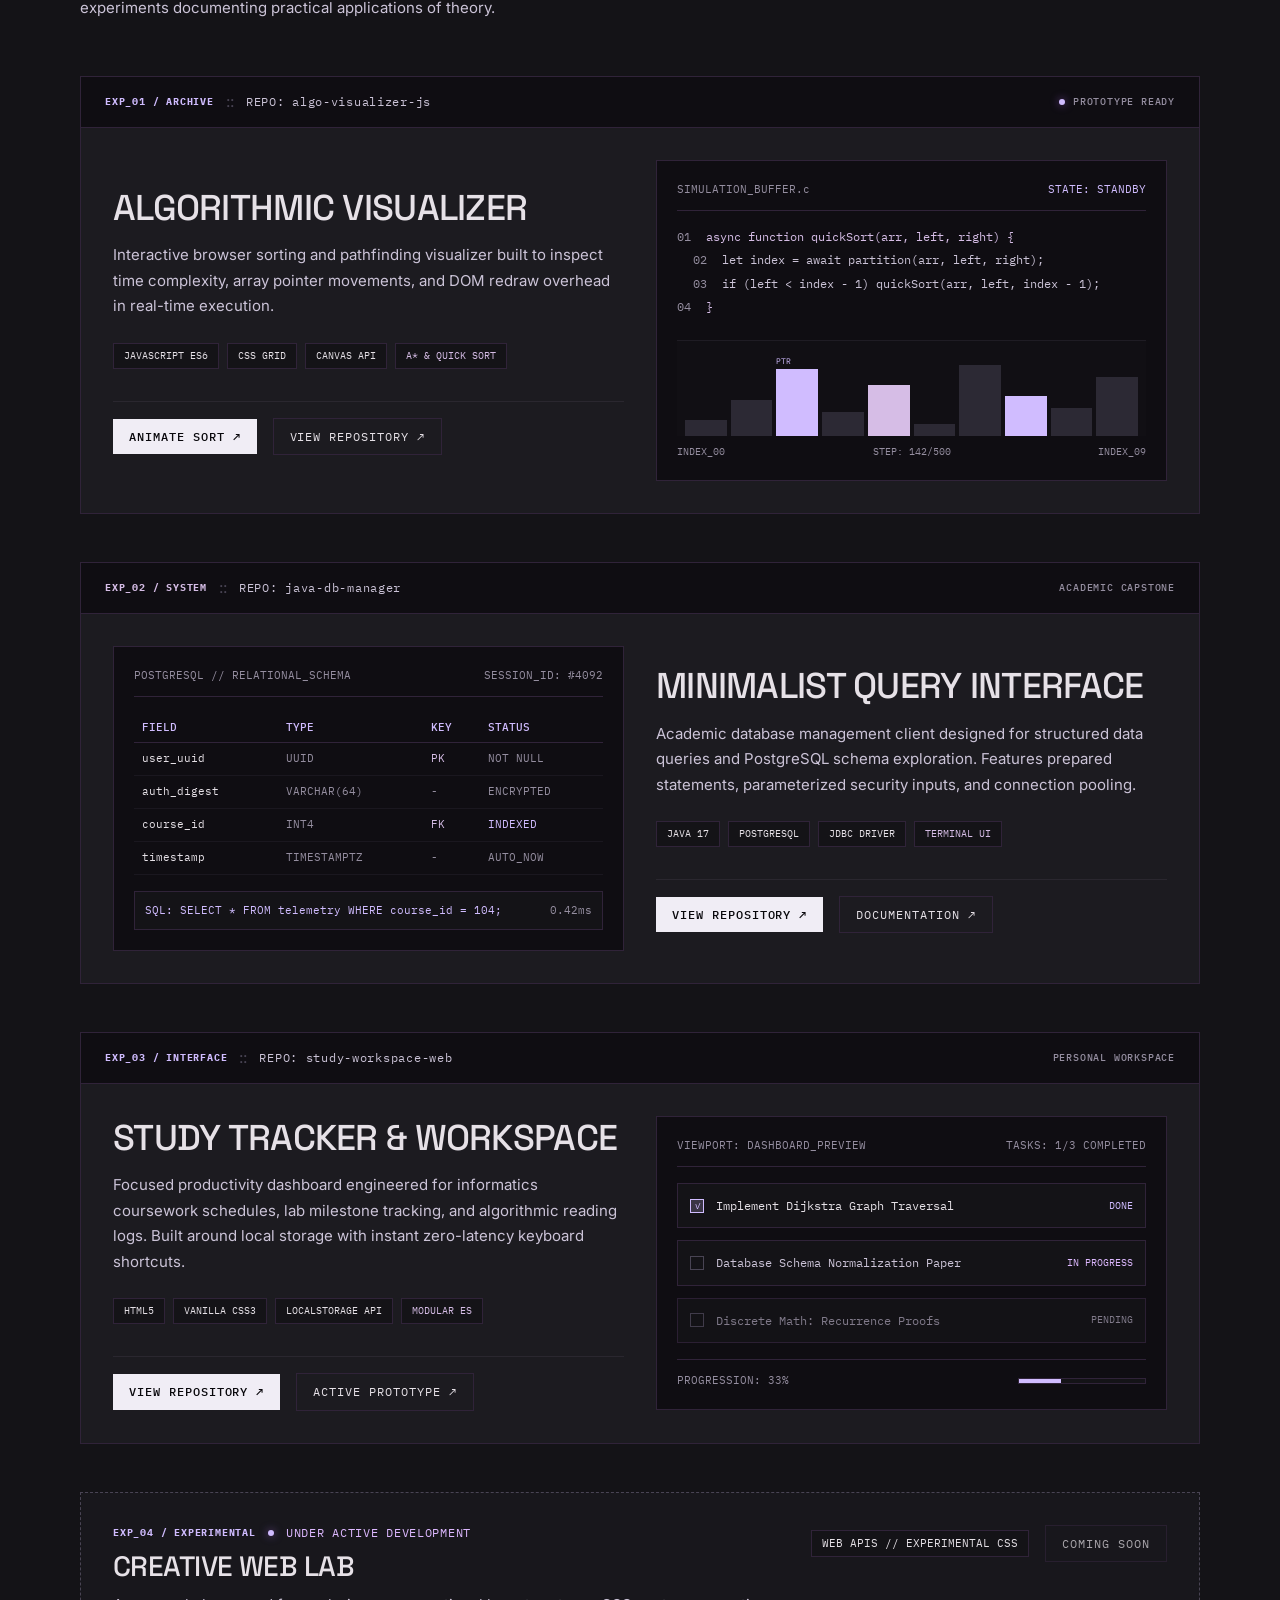
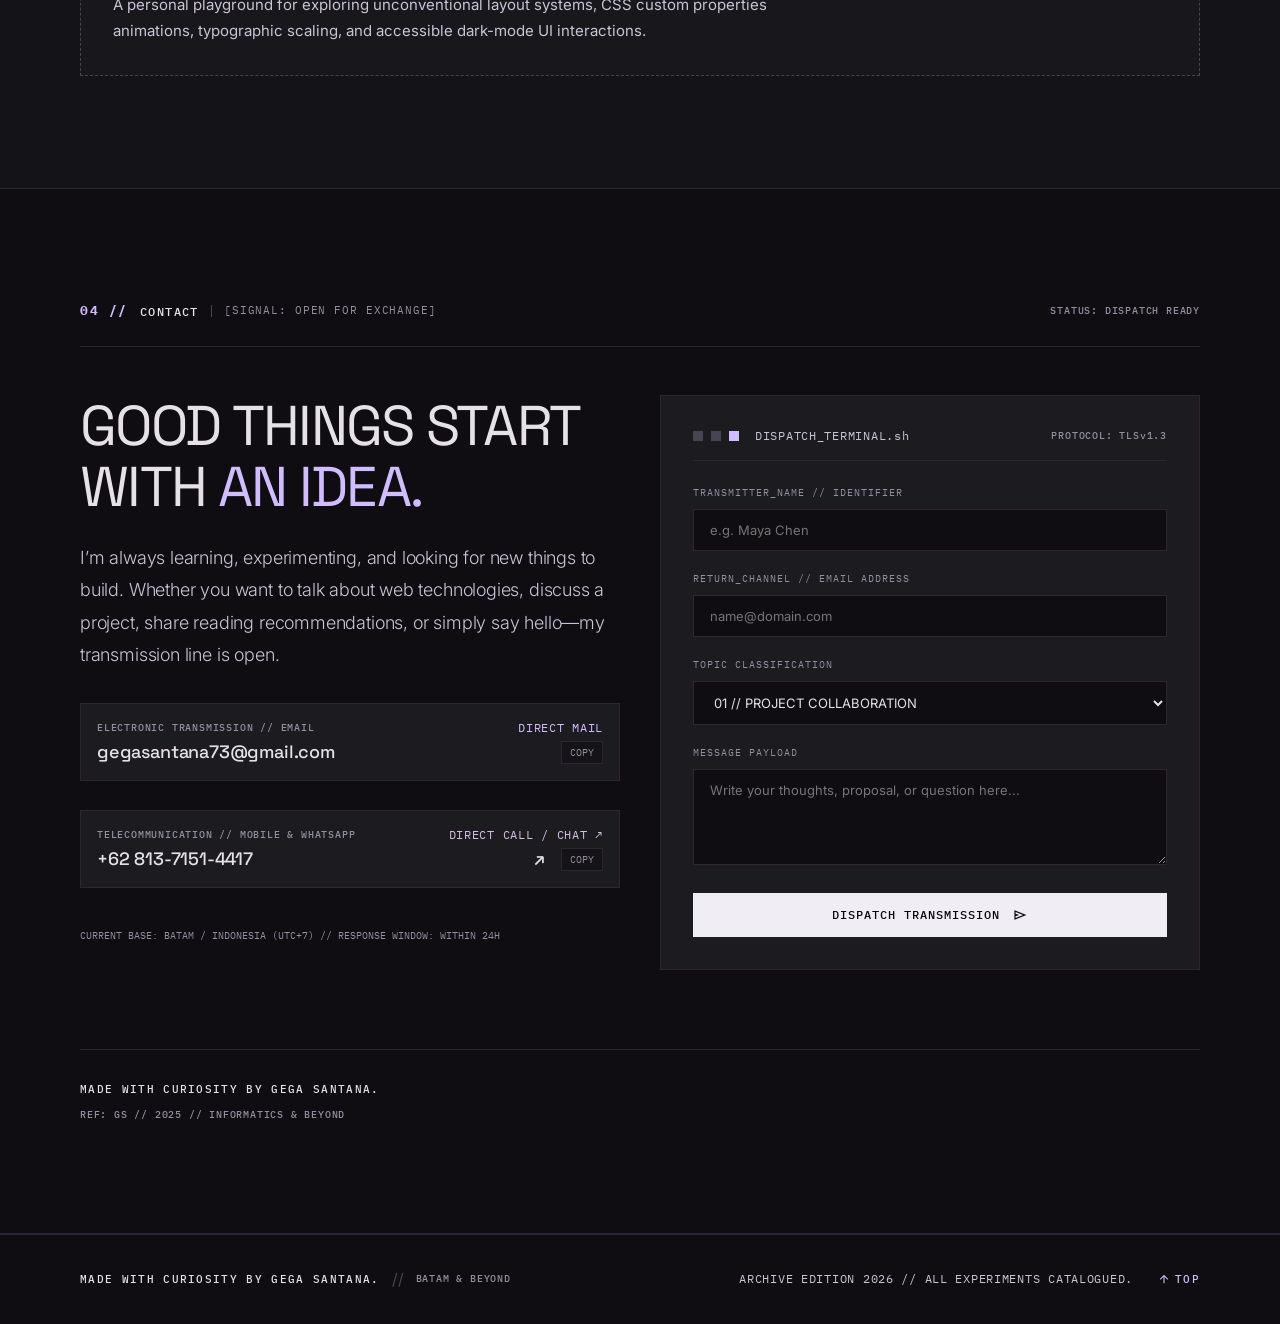
==== commit 7458f3d1: "fix: rapikan struktur aset css, js, dan images untuk GitHub Pages" ====
--- a/index.html
+++ b/index.html
@@ -169,7 +169,8 @@
 
                   <!-- The Real Image (Default path: assets/images/gega-profile.jpg) -->
                   <img src="assets/images/gega-profile.jpg" alt="Gega Santana — Portrait Specimen"
-                    class="portrait-photo" id="portrait-photo" loading="eager">
+                    class="portrait-photo" id="portrait-photo" loading="eager"
+                    onerror="this.classList.add('is-hidden'); document.getElementById('portrait-fallback')?.classList.remove('is-hidden');">
 
                   <!-- Graceful Architectural Fallback -->
                   <div class="portrait-fallback" id="portrait-fallback">
--- a/css/style.css
+++ b/css/style.css
@@ -0,0 +1,1946 @@
+/* ==========================================================================
+   DIGITAL NOIR PORTFOLIO - GEGA SANTANA
+   Vanilla CSS3 Architecture & Design Tokens
+   Preserved from Stitch MCP Specification
+   ========================================================================== */
+
+/* --------------------------------------------------------------------------
+   1. DESIGN TOKENS (CSS VARIABLES)
+   -------------------------------------------------------------------------- */
+:root {
+  /* Canvas & Surface Layers */
+  --color-canvas: #08070b;
+  --color-surface: #141317;
+  --color-surface-dim: #141317;
+  --color-surface-bright: #3a383d;
+  --color-surface-lowest: #0f0d12;
+  --color-surface-low: #1c1b20;
+  --color-surface-container: #201f24;
+  --color-surface-high: #2b292e;
+  --color-surface-highest: #363439;
+  --color-surface-variant: #363439;
+  --color-aubergine: #21102f;
+
+  /* Architectural Hairlines & Borders */
+  --color-stroke: #302339;
+  --color-outline: #958ea0;
+  --color-outline-variant: #494454;
+  --color-outline-subtle: rgba(73, 68, 84, 0.35);
+
+  /* Brand Accents & Illuminations */
+  --color-primary: #d0bcff;
+  --color-primary-container: #a078ff;
+  --color-on-primary: #3c0091;
+  --color-on-primary-container: #340080;
+  --color-inverse-primary: #6d3bd7;
+
+  --color-secondary: #d6bde6;
+  --color-secondary-container: #523f61;
+  --color-on-secondary: #3b2949;
+
+  --color-tertiary: #ddb8ff;
+  --color-tertiary-container: #b66dff;
+  --color-on-tertiary: #490081;
+
+  --color-violet-sig: #8b5cf6;
+  --color-ultraviolet: #b56bff;
+
+  /* Typography Colors */
+  --color-on-surface: #e6e1e7;
+  --color-on-surface-variant: #cbc3d7;
+  --color-type-primary: #f0edf5;
+  --color-type-muted: #928a9e;
+
+  /* Spacing Scale */
+  --gutter: 1.5rem;
+  --gutter-desktop: 2.5rem;
+  --margin: 1.25rem;
+  --margin-tablet: 2.5rem;
+  --margin-desktop: 5rem;
+  --space-xs: 0.25rem;
+  --space-sm: 0.5rem;
+  --space-md: 1rem;
+  --space-lg: 2rem;
+  --space-xl: 4rem;
+
+  /* Typography Fonts */
+  --font-display: 'Space Grotesk', sans-serif;
+  --font-body: 'Inter', sans-serif;
+  --font-mono: 'IBM Plex Mono', monospace;
+
+  /* Transition Speeds */
+  --transition-fast: 0.15s cubic-bezier(0.4, 0, 0.2, 1);
+  --transition-normal: 0.25s cubic-bezier(0.4, 0, 0.2, 1);
+  --transition-slow: 0.4s cubic-bezier(0.4, 0, 0.2, 1);
+}
+
+/* --------------------------------------------------------------------------
+   2. GLOBAL RESET & BASE STYLES
+   -------------------------------------------------------------------------- */
+*, *::before, *::after {
+  box-sizing: border-box;
+  margin: 0;
+  padding: 0;
+  border-radius: 0; /* Architectural zero-radius discipline */
+}
+
+html {
+  font-size: 16px;
+  scroll-behavior: smooth;
+  color-scheme: dark;
+}
+
+body {
+  background-color: var(--color-surface);
+  color: var(--color-on-surface);
+  font-family: var(--font-body);
+  font-weight: 400;
+  line-height: 1.6;
+  min-height: 100vh;
+  display: flex;
+  flex-direction: column;
+  overflow-x: hidden;
+  -webkit-font-smoothing: antialiased;
+  -moz-osx-font-smoothing: grayscale;
+}
+
+::selection {
+  background-color: var(--color-primary-container);
+  color: var(--color-on-primary-container);
+}
+
+a {
+  color: inherit;
+  text-decoration: none;
+}
+
+button, input, textarea, select {
+  font-family: inherit;
+  font-size: inherit;
+  border: none;
+  background: none;
+  color: inherit;
+}
+
+/* --------------------------------------------------------------------------
+   3. TYPOGRAPHY SYSTEM
+   -------------------------------------------------------------------------- */
+.font-display-xl {
+  font-family: var(--font-display);
+  font-size: clamp(3rem, 7vw, 6rem);
+  font-weight: 400;
+  line-height: 1;
+  letter-spacing: -0.04em;
+  text-transform: uppercase;
+}
+
+.font-headline-lg {
+  font-family: var(--font-display);
+  font-size: clamp(2rem, 4.5vw, 3.5rem);
+  font-weight: 400;
+  line-height: 1.1;
+  letter-spacing: -0.03em;
+  text-transform: uppercase;
+}
+
+.font-headline-md {
+  font-family: var(--font-display);
+  font-size: clamp(1.5rem, 2.8vw, 2.25rem);
+  font-weight: 500;
+  line-height: 1.25;
+  letter-spacing: -0.02em;
+  text-transform: uppercase;
+}
+
+.font-headline-sm {
+  font-family: var(--font-display);
+  font-size: 1.5rem;
+  font-weight: 500;
+  line-height: 1.35;
+  letter-spacing: -0.01em;
+}
+
+.font-body-lg {
+  font-family: var(--font-body);
+  font-size: 1.125rem;
+  font-weight: 300;
+  line-height: 1.7;
+  letter-spacing: -0.01em;
+}
+
+.font-body-md {
+  font-family: var(--font-body);
+  font-size: 0.9375rem;
+  font-weight: 400;
+  line-height: 1.6;
+  letter-spacing: 0em;
+}
+
+.font-body-sm {
+  font-family: var(--font-body);
+  font-size: 0.8125rem;
+  font-weight: 400;
+  line-height: 1.5;
+  letter-spacing: 0.01em;
+}
+
+.font-meta-code {
+  font-family: var(--font-mono);
+  font-size: 0.75rem;
+  font-weight: 400;
+  line-height: 1.35;
+  letter-spacing: 0.06em;
+}
+
+.font-meta-index {
+  font-family: var(--font-mono);
+  font-size: 0.6875rem;
+  font-weight: 500;
+  line-height: 1.3;
+  letter-spacing: 0.12em;
+}
+
+.font-meta-tag {
+  font-family: var(--font-mono);
+  font-size: 0.625rem;
+  font-weight: 500;
+  line-height: 1.2;
+  letter-spacing: 0.08em;
+}
+
+.text-gradient {
+  background: linear-gradient(100deg, var(--color-type-primary) 0%, var(--color-primary) 50%, var(--color-secondary) 100%);
+  -webkit-background-clip: text;
+  background-clip: text;
+  -webkit-text-fill-color: transparent;
+}
+
+/* --------------------------------------------------------------------------
+   4. LAYOUT CONTAINERS & GRID FRAMING
+   -------------------------------------------------------------------------- */
+.site-wrapper {
+  width: 100%;
+  max-width: 80rem; /* 1280px */
+  margin-left: auto;
+  margin-right: auto;
+  padding-left: var(--margin);
+  padding-right: var(--margin);
+}
+
+@media (min-width: 768px) {
+  .site-wrapper {
+    padding-left: var(--margin-tablet);
+    padding-right: var(--margin-tablet);
+  }
+}
+
+@media (min-width: 1280px) {
+  .site-wrapper {
+    padding-left: var(--margin-desktop);
+    padding-right: var(--margin-desktop);
+  }
+}
+
+.section-block {
+  position: relative;
+  width: 100%;
+  border-bottom: 1px solid var(--color-stroke);
+}
+
+.section-inner {
+  padding-top: 5rem;
+  padding-bottom: 5rem;
+}
+
+@media (min-width: 1024px) {
+  .section-inner {
+    padding-top: 7rem;
+    padding-bottom: 7rem;
+  }
+}
+
+.section-header-row {
+  display: flex;
+  align-items: center;
+  justify-content: space-between;
+  padding-bottom: 1.5rem;
+  margin-bottom: 3rem;
+  border-bottom: 1px solid var(--color-stroke);
+}
+
+.section-index-badge {
+  display: flex;
+  align-items: center;
+  gap: 0.75rem;
+}
+
+.section-index-number {
+  color: var(--color-primary);
+  font-family: var(--font-mono);
+  font-weight: 700;
+  font-size: 0.8125rem;
+  letter-spacing: 0.12em;
+}
+
+.section-index-title {
+  color: var(--color-on-surface);
+  font-family: var(--font-mono);
+  font-weight: 500;
+  font-size: 0.75rem;
+  letter-spacing: 0.12em;
+  text-transform: uppercase;
+}
+
+.section-index-divider {
+  width: 1px;
+  height: 0.75rem;
+  background-color: var(--color-outline-variant);
+}
+
+.section-index-subtag {
+  color: var(--color-outline);
+  font-family: var(--font-mono);
+  font-size: 0.6875rem;
+  letter-spacing: 0.08em;
+}
+
+/* --------------------------------------------------------------------------
+   5. HEADER & TOP NAVIGATION
+   -------------------------------------------------------------------------- */
+.site-header {
+  position: fixed;
+  top: 0;
+  left: 0;
+  right: 0;
+  z-index: 100;
+  background-color: rgba(20, 19, 23, 0.85);
+  backdrop-filter: blur(12px);
+  -webkit-backdrop-filter: blur(12px);
+  border-bottom: 1px solid var(--color-stroke);
+  height: 4rem;
+}
+
+.header-container {
+  height: 100%;
+  width: 100%;
+  display: flex;
+  align-items: center;
+  justify-content: space-between;
+  gap: 1.5rem;
+}
+
+.brand-wrapper {
+  display: flex;
+  align-items: center;
+  gap: 0.75rem;
+  text-decoration: none;
+}
+
+.brand-logo {
+  height: 2rem;
+  width: auto;
+  object-fit: contain;
+  display: block;
+}
+
+.brand-meta {
+  display: flex;
+  flex-direction: column;
+}
+
+.brand-name {
+  font-family: var(--font-display);
+  font-size: 0.9375rem;
+  font-weight: 700;
+  letter-spacing: -0.02em;
+  color: var(--color-on-surface);
+  line-height: 1.1;
+  text-transform: uppercase;
+}
+
+.brand-role {
+  font-family: var(--font-mono);
+  font-size: 0.5625rem;
+  font-weight: 500;
+  color: var(--color-outline);
+  letter-spacing: 0.12em;
+  text-transform: uppercase;
+}
+
+/* Desktop Nav */
+.desktop-nav {
+  display: none;
+  align-items: center;
+  gap: 2rem;
+}
+
+@media (min-width: 1024px) {
+  .desktop-nav {
+    display: flex;
+  }
+}
+
+.nav-link {
+  font-family: var(--font-mono);
+  font-size: 0.6875rem;
+  font-weight: 500;
+  color: var(--color-on-surface-variant);
+  letter-spacing: 0.12em;
+  text-transform: uppercase;
+  display: flex;
+  align-items: center;
+  gap: 0.375rem;
+  transition: color var(--transition-fast);
+  padding: 0.25rem 0;
+  position: relative;
+}
+
+.nav-link .nav-index {
+  color: var(--color-outline);
+  font-size: 0.5625rem;
+  transition: color var(--transition-fast);
+}
+
+.nav-link:hover,
+.nav-link.active {
+  color: var(--color-primary);
+}
+
+.nav-link:hover .nav-index,
+.nav-link.active .nav-index {
+  color: var(--color-primary);
+}
+
+.header-status-area {
+  display: flex;
+  align-items: center;
+  gap: 1rem;
+}
+
+.status-badge {
+  display: none;
+  align-items: center;
+  gap: 0.5rem;
+  padding: 0.25rem 0.625rem;
+  background-color: var(--color-surface-low);
+  border: 1px solid var(--color-stroke);
+  font-family: var(--font-mono);
+  font-size: 0.625rem;
+  letter-spacing: 0.08em;
+  color: var(--color-on-surface-variant);
+}
+
+@media (min-width: 768px) {
+  .status-badge {
+    display: flex;
+  }
+}
+
+.status-ping-wrap {
+  position: relative;
+  display: flex;
+  width: 0.5rem;
+  height: 0.5rem;
+}
+
+.status-ping-pulse {
+  position: absolute;
+  inset: 0;
+  border-radius: 9999px;
+  background-color: var(--color-tertiary-container);
+  opacity: 0.75;
+  animation: pingAnimation 2s cubic-bezier(0, 0, 0.2, 1) infinite;
+}
+
+.status-ping-dot {
+  position: relative;
+  width: 0.5rem;
+  height: 0.5rem;
+  border-radius: 9999px;
+  background-color: var(--color-primary);
+  box-shadow: 0 0 8px rgba(181, 107, 255, 0.6);
+}
+
+@keyframes pingAnimation {
+  75%, 100% {
+    transform: scale(2.2);
+    opacity: 0;
+  }
+}
+
+.time-badge {
+  display: none;
+  align-items: center;
+  font-family: var(--font-mono);
+  font-size: 0.625rem;
+  color: var(--color-outline);
+  letter-spacing: 0.08em;
+}
+
+@media (min-width: 1200px) {
+  .time-badge {
+    display: flex;
+  }
+}
+
+.time-badge .material-symbols-outlined {
+  font-size: 14px;
+  margin-right: 0.25rem;
+  color: var(--color-outline);
+}
+
+.avatar-badge {
+  width: 2rem;
+  height: 2rem;
+  background-color: var(--color-primary);
+  display: flex;
+  align-items: center;
+  justify-content: center;
+  flex-shrink: 0;
+}
+
+.avatar-badge .material-symbols-outlined {
+  font-size: 18px;
+  color: var(--color-on-primary);
+}
+
+.nav-toggle-btn {
+  display: flex;
+  flex-direction: column;
+  justify-content: center;
+  align-items: center;
+  gap: 5px;
+  width: 2.25rem;
+  height: 2.25rem;
+  border: 1px solid var(--color-stroke);
+  background: var(--color-surface-low);
+  cursor: pointer;
+}
+
+@media (min-width: 1024px) {
+  .nav-toggle-btn {
+    display: none;
+  }
+}
+
+.nav-toggle-btn span {
+  display: block;
+  width: 16px;
+  height: 1.5px;
+  background-color: var(--color-on-surface);
+  transition: transform var(--transition-fast), opacity var(--transition-fast);
+}
+
+.nav-toggle-btn.open span:nth-child(1) {
+  transform: translateY(6.5px) rotate(45deg);
+}
+
+.nav-toggle-btn.open span:nth-child(2) {
+  opacity: 0;
+}
+
+.nav-toggle-btn.open span:nth-child(3) {
+  transform: translateY(-6.5px) rotate(-45deg);
+}
+
+/* Mobile Nav Drawer */
+.mobile-nav-drawer {
+  position: fixed;
+  top: 4rem;
+  left: 0;
+  right: 0;
+  background-color: rgba(15, 13, 18, 0.98);
+  backdrop-filter: blur(16px);
+  border-bottom: 1px solid var(--color-stroke);
+  padding: 1.5rem var(--margin);
+  display: flex;
+  flex-direction: column;
+  gap: 1rem;
+  transform: translateY(-120%);
+  opacity: 0;
+  pointer-events: none;
+  transition: transform 0.3s cubic-bezier(0.16, 1, 0.3, 1), opacity 0.3s ease;
+  z-index: 99;
+}
+
+.mobile-nav-drawer.open {
+  transform: translateY(0);
+  opacity: 1;
+  pointer-events: auto;
+}
+
+.mobile-nav-link {
+  font-family: var(--font-mono);
+  font-size: 0.8125rem;
+  letter-spacing: 0.12em;
+  padding: 0.75rem 0.5rem;
+  border-bottom: 1px solid rgba(73, 68, 84, 0.25);
+  color: var(--color-on-surface-variant);
+  display: flex;
+  align-items: center;
+  justify-content: space-between;
+}
+
+.mobile-nav-link.active,
+.mobile-nav-link:hover {
+  color: var(--color-primary);
+  background: var(--color-surface-low);
+}
+
+/* --------------------------------------------------------------------------
+   6. HERO SECTION
+   -------------------------------------------------------------------------- */
+.hero-section {
+  position: relative;
+  background-color: var(--color-surface);
+  border-bottom: 1px solid var(--color-stroke);
+  overflow: hidden;
+  padding-top: 4rem; /* Compensate for fixed header */
+}
+
+.drafting-grid-bg {
+  position: absolute;
+  inset: 0;
+  pointer-events: none;
+  opacity: 0.25;
+  background-image: 
+    linear-gradient(to right, rgba(73, 68, 84, 0.25) 1px, transparent 1px),
+    linear-gradient(to bottom, rgba(73, 68, 84, 0.25) 1px, transparent 1px);
+  background-size: 64px 64px;
+}
+
+.hero-coords-left {
+  position: absolute;
+  top: 5rem;
+  left: 1.5rem;
+  font-family: var(--font-mono);
+  font-size: 0.625rem;
+  color: rgba(149, 142, 160, 0.6);
+  display: flex;
+  align-items: center;
+  gap: 0.5rem;
+  letter-spacing: 0.08em;
+  z-index: 2;
+}
+
+.hero-coords-right {
+  position: absolute;
+  top: 5rem;
+  right: 1.5rem;
+  font-family: var(--font-mono);
+  font-size: 0.625rem;
+  color: rgba(149, 142, 160, 0.6);
+  display: flex;
+  align-items: center;
+  gap: 0.5rem;
+  letter-spacing: 0.08em;
+  z-index: 2;
+}
+
+.hero-grid {
+  display: grid;
+  grid-template-columns: 1fr;
+  gap: var(--gutter);
+  align-items: center;
+  padding-top: 4.5rem;
+  padding-bottom: 4.5rem;
+  position: relative;
+  z-index: 5;
+}
+
+@media (min-width: 1024px) {
+  .hero-grid {
+    grid-template-columns: 7fr 5fr;
+    gap: var(--gutter-desktop);
+    padding-top: 6rem;
+    padding-bottom: 6rem;
+  }
+}
+
+.hero-badge-tag {
+  display: inline-flex;
+  align-items: center;
+  gap: 0.75rem;
+  margin-bottom: 2rem;
+}
+
+.hero-badge-ref {
+  font-family: var(--font-mono);
+  font-size: 0.625rem;
+  letter-spacing: 0.12em;
+  color: var(--color-primary);
+  border: 1px solid var(--color-stroke);
+  padding: 0.125rem 0.5rem;
+  background-color: var(--color-surface-lowest);
+}
+
+.hero-badge-line {
+  height: 1px;
+  width: 2rem;
+  background-color: var(--color-outline-variant);
+}
+
+.hero-badge-role {
+  font-family: var(--font-mono);
+  font-size: 0.6875rem;
+  color: var(--color-on-surface-variant);
+  letter-spacing: 0.12em;
+  text-transform: uppercase;
+}
+
+.hero-title-wrap {
+  position: relative;
+  margin-bottom: 1.5rem;
+}
+
+.bracket-tl {
+  position: absolute;
+  left: -1rem;
+  top: -0.75rem;
+  color: rgba(73, 68, 84, 0.4);
+  font-family: var(--font-mono);
+  font-size: 1.25rem;
+  user-select: none;
+}
+
+.bracket-br {
+  position: absolute;
+  right: -0.5rem;
+  bottom: 0;
+  color: rgba(73, 68, 84, 0.4);
+  font-family: var(--font-mono);
+  font-size: 1.25rem;
+  user-select: none;
+}
+
+.hero-subhead {
+  color: var(--color-secondary);
+  font-family: var(--font-display);
+  font-size: clamp(1.25rem, 2.2vw, 1.5rem);
+  font-weight: 400;
+  margin-bottom: 1.5rem;
+}
+
+/* Hero Identity & Portrait Specimen */
+.hero-bio-lockup {
+  display: flex;
+  flex-direction: row;
+  align-items: flex-start;
+  gap: 1.75rem;
+  margin-bottom: 2.75rem;
+}
+
+.hero-bio-narrative {
+  flex: 1;
+  min-width: 0;
+}
+
+.hero-bio-narrative .hero-subhead {
+  margin-bottom: 0.85rem;
+}
+
+.hero-bio-narrative .hero-narrative {
+  margin-bottom: 0;
+  font-size: 1.0625rem;
+  line-height: 1.75;
+}
+
+/* Archival Portrait Specimen Module */
+.archival-portrait-module {
+  position: relative;
+  width: 128px;
+  flex-shrink: 0;
+}
+
+.portrait-viewport {
+  position: relative;
+  width: 100%;
+  aspect-ratio: 1 / 1.25;
+  background-color: var(--color-surface-lowest);
+  border: 1px solid var(--color-stroke);
+  overflow: hidden;
+  box-shadow: 0 12px 28px rgba(0, 0, 0, 0.45);
+  transition: border-color var(--transition-normal), box-shadow var(--transition-normal);
+}
+
+.portrait-viewport:hover {
+  border-color: rgba(208, 188, 255, 0.5);
+  box-shadow: 0 16px 36px rgba(0, 0, 0, 0.55), 0 0 20px rgba(181, 107, 255, 0.18);
+}
+
+.portrait-bracket {
+  position: absolute;
+  font-family: var(--font-mono);
+  font-size: 0.6875rem;
+  line-height: 1;
+  color: var(--color-outline-variant);
+  pointer-events: none;
+  z-index: 4;
+}
+
+.portrait-bracket.p-tl { top: 0.25rem; left: 0.25rem; }
+.portrait-bracket.p-tr { top: 0.25rem; right: 0.25rem; }
+.portrait-bracket.p-bl { bottom: 0.25rem; left: 0.25rem; }
+.portrait-bracket.p-br { bottom: 0.25rem; right: 0.25rem; color: var(--color-primary); }
+
+.portrait-scanline-beam {
+  position: absolute;
+  inset: 0;
+  pointer-events: none;
+  z-index: 3;
+  background: linear-gradient(to bottom, transparent 0%, rgba(181, 107, 255, 0.12) 50%, transparent 100%);
+  background-size: 100% 25%;
+  background-repeat: no-repeat;
+  animation: portraitScanline 4s linear infinite;
+  opacity: 0.7;
+}
+
+@keyframes portraitScanline {
+  0% { background-position: 0 -25%; }
+  100% { background-position: 0 125%; }
+}
+
+.portrait-photo {
+  width: 100%;
+  height: 100%;
+  object-fit: cover;
+  object-position: center top;
+  display: block;
+  filter: contrast(1.05) brightness(0.95);
+  transition: filter var(--transition-normal), transform var(--transition-normal);
+}
+
+.portrait-viewport:hover .portrait-photo {
+  filter: contrast(1.1) brightness(1.02);
+  transform: scale(1.03);
+}
+
+.portrait-photo.is-hidden {
+  display: none;
+}
+
+/* Fallback Architecture when image is awaiting */
+.portrait-fallback {
+  position: absolute;
+  inset: 0;
+  display: flex;
+  flex-direction: column;
+  align-items: center;
+  justify-content: center;
+  background-color: var(--color-surface-lowest);
+  padding: 0.75rem 0.5rem;
+  text-align: center;
+  z-index: 2;
+}
+
+.portrait-fallback.is-hidden {
+  display: none;
+}
+
+.fallback-graphic {
+  width: 44px;
+  height: 54px;
+  color: var(--color-outline-variant);
+  margin-bottom: 0.5rem;
+}
+
+.fallback-biometric-svg {
+  width: 100%;
+  height: 100%;
+}
+
+.fallback-legend {
+  display: flex;
+  flex-direction: column;
+  gap: 0.15rem;
+  font-family: var(--font-mono);
+}
+
+.fallback-badge {
+  font-size: 0.5625rem;
+  color: var(--color-primary);
+  letter-spacing: 0.12em;
+  font-weight: 600;
+}
+
+.fallback-path {
+  font-size: 0.5rem;
+  color: var(--color-outline);
+  letter-spacing: 0.04em;
+}
+
+.fallback-status {
+  font-size: 0.5rem;
+  color: var(--color-tertiary);
+  letter-spacing: 0.12em;
+  margin-top: 0.25rem;
+}
+
+/* Quick Visual Photo Replacement Tools */
+.portrait-quick-tools {
+  position: absolute;
+  top: 0.35rem;
+  right: 0.35rem;
+  display: flex;
+  gap: 0.25rem;
+  z-index: 5;
+  opacity: 0;
+  transition: opacity var(--transition-fast);
+}
+
+.portrait-viewport:hover .portrait-quick-tools {
+  opacity: 1;
+}
+
+.portrait-tool-btn {
+  width: 1.625rem;
+  height: 1.625rem;
+  background: rgba(20, 19, 23, 0.92);
+  border: 1px solid var(--color-stroke);
+  color: var(--color-primary);
+  display: inline-flex;
+  align-items: center;
+  justify-content: center;
+  cursor: pointer;
+  transition: background-color var(--transition-fast), color var(--transition-fast), border-color var(--transition-fast);
+}
+
+.portrait-tool-btn:hover {
+  background-color: var(--color-primary);
+  color: var(--color-on-primary);
+  border-color: var(--color-primary);
+}
+
+.portrait-meta-footer {
+  display: flex;
+  align-items: center;
+  gap: 0.375rem;
+  margin-top: 0.5rem;
+  font-family: var(--font-mono);
+  font-size: 0.625rem;
+  color: var(--color-outline);
+  letter-spacing: 0.08em;
+}
+
+.visually-hidden {
+  position: absolute !important;
+  width: 1px !important;
+  height: 1px !important;
+  padding: 0 !important;
+  margin: -1px !important;
+  overflow: hidden !important;
+  clip: rect(0, 0, 0, 0) !important;
+  white-space: nowrap !important;
+  border: 0 !important;
+}
+
+.hero-narrative {
+  color: var(--color-on-surface-variant);
+  font-family: var(--font-body);
+  font-size: 1.125rem;
+  font-weight: 300;
+  line-height: 1.7;
+  max-width: 36rem;
+  margin-bottom: 3rem;
+}
+
+.hero-meta-panel {
+  display: grid;
+  grid-template-columns: repeat(2, 1fr);
+  gap: 1rem;
+  padding: 1rem;
+  background-color: rgba(28, 27, 32, 0.7);
+  border: 1px solid var(--color-stroke);
+  backdrop-filter: blur(8px);
+}
+
+@media (min-width: 640px) {
+  .hero-meta-panel {
+    grid-template-columns: repeat(4, 1fr);
+  }
+}
+
+.meta-item-label {
+  font-family: var(--font-mono);
+  font-size: 0.625rem;
+  color: var(--color-outline);
+  letter-spacing: 0.08em;
+  display: block;
+}
+
+.meta-item-value {
+  font-family: var(--font-mono);
+  font-size: 0.75rem;
+  font-weight: 500;
+  margin-top: 0.25rem;
+  display: block;
+}
+
+/* Vector Matrix & Interactive Radar Centerpiece (Hero Right) */
+.vector-matrix-wrapper {
+  position: relative;
+  display: flex;
+  align-items: center;
+  justify-content: center;
+  min-height: 380px;
+  perspective: 1200px;
+}
+
+@media (min-width: 1024px) {
+  .vector-matrix-wrapper {
+    min-height: 480px;
+  }
+}
+
+.vector-matrix-box {
+  position: relative;
+  width: 100%;
+  max-width: 440px;
+  aspect-ratio: 1 / 1;
+  padding: 1rem;
+  display: flex;
+  align-items: center;
+  justify-content: center;
+  background-color: rgba(15, 13, 18, 0.9);
+  border: 1px solid var(--color-stroke);
+  box-shadow: 0 24px 48px rgba(0, 0, 0, 0.55), 0 0 20px rgba(181, 107, 255, 0.06);
+  transform-style: preserve-3d;
+  transition: border-color var(--transition-normal), box-shadow var(--transition-normal);
+  cursor: crosshair;
+  user-select: none;
+  animation: radarEntrance 0.8s cubic-bezier(0.16, 1, 0.3, 1) backwards;
+}
+
+@keyframes radarEntrance {
+  0% {
+    opacity: 0;
+    transform: scale(0.96) translateY(12px);
+  }
+  100% {
+    opacity: 1;
+    transform: scale(1) translateY(0);
+  }
+}
+
+.vector-matrix-box:hover {
+  border-color: rgba(208, 188, 255, 0.45);
+  box-shadow: 0 30px 60px rgba(0, 0, 0, 0.65), 0 0 32px rgba(181, 107, 255, 0.15);
+}
+
+.vector-bracket-tl {
+  position: absolute;
+  top: 0.5rem;
+  left: 0.5rem;
+  color: var(--color-outline-variant);
+  font-family: var(--font-mono);
+  font-size: 0.6875rem;
+  z-index: 4;
+}
+
+.vector-bracket-tr {
+  position: absolute;
+  top: 0.5rem;
+  right: 0.5rem;
+  color: var(--color-outline-variant);
+  font-family: var(--font-mono);
+  font-size: 0.6875rem;
+  z-index: 4;
+}
+
+.vector-bracket-bl {
+  position: absolute;
+  bottom: 0.5rem;
+  left: 0.5rem;
+  color: var(--color-outline-variant);
+  font-family: var(--font-mono);
+  font-size: 0.6875rem;
+  z-index: 4;
+}
+
+.vector-bracket-br {
+  position: absolute;
+  bottom: 0.5rem;
+  right: 0.5rem;
+  color: var(--color-primary);
+  font-family: var(--font-mono);
+  font-size: 0.6875rem;
+  z-index: 4;
+}
+
+.vector-matrix-svg {
+  position: relative;
+  width: 100%;
+  height: 100%;
+  color: var(--color-outline-variant);
+  z-index: 1;
+  pointer-events: none;
+}
+
+/* Rotating Azimuth Calibration Ring */
+.radar-azimuth-ring {
+  transform-origin: 200px 200px;
+  animation: radarSpinCW 60s linear infinite;
+}
+
+@keyframes radarSpinCW {
+  from { transform: rotate(0deg); }
+  to { transform: rotate(360deg); }
+}
+
+/* ============================================================================
+   SURVEILLANCE RADAR SWEEP & PHOSPHOR PERSISTENCE ANIMATION
+   Continuous, synchronized 360-degree rotation (Exact 4.0s period)
+   ============================================================================ */
+.radar-sweep-assembly {
+  transform-box: view-box;
+  transform-origin: 200px 200px;
+  animation: radarSweepRotate 4s linear infinite;
+  pointer-events: none;
+  will-change: transform;
+}
+
+@keyframes radarSweepRotate {
+  from {
+    transform: rotate(0deg);
+  }
+  to {
+    transform: rotate(360deg);
+  }
+}
+
+/* Target Phosphor Glow Flash on Sweep Contact */
+@keyframes blipPhosphorGlow {
+  0% {
+    fill: #ffffff;
+    filter: drop-shadow(0 0 4px #ffffff) drop-shadow(0 0 10px #b56bff);
+    opacity: 1;
+  }
+  12% {
+    fill: #d0bcff;
+    filter: drop-shadow(0 0 3px #b56bff);
+    opacity: 0.92;
+  }
+  35% {
+    fill: #b66dff;
+    filter: none;
+    opacity: 0.55;
+  }
+  100% {
+    fill: #b66dff;
+    filter: none;
+    opacity: 0.45;
+  }
+}
+
+/* Target Radar Echo Ring Expansion */
+@keyframes blipEchoExpand {
+  0% {
+    r: 3px;
+    opacity: 0.95;
+    stroke: #ffffff;
+    stroke-width: 1.25px;
+  }
+  28% {
+    r: 10px;
+    opacity: 0.55;
+    stroke: #d0bcff;
+    stroke-width: 1px;
+  }
+  60%, 100% {
+    r: 18px;
+    opacity: 0;
+    stroke: #b56bff;
+    stroke-width: 0.5px;
+  }
+}
+
+/* Synchronized Delays for 4-Second Rotation (0° East: 0s, 90° South: 1s, 180° West: 2s, 270° North: 3s) */
+.blip-target-e { animation: blipPhosphorGlow 4s linear infinite 0s; }
+.blip-echo-e   { animation: blipEchoExpand   4s linear infinite 0s; }
+
+.blip-target-s { animation: blipPhosphorGlow 4s linear infinite 1s; }
+.blip-echo-s   { animation: blipEchoExpand   4s linear infinite 1s; }
+
+.blip-target-w { animation: blipPhosphorGlow 4s linear infinite 2s; }
+.blip-echo-w   { animation: blipEchoExpand   4s linear infinite 2s; }
+
+.blip-target-n { animation: blipPhosphorGlow 4s linear infinite 3s; }
+.blip-echo-n   { animation: blipEchoExpand   4s linear infinite 3s; }
+
+.vector-matrix-caption {
+  position: absolute;
+  bottom: -1rem;
+  left: -1rem;
+  background-color: var(--color-surface-container);
+  border: 1px solid var(--color-stroke);
+  padding: 0.5rem 0.85rem;
+  display: flex;
+  align-items: center;
+  gap: 0.75rem;
+  box-shadow: 0 6px 18px rgba(0, 0, 0, 0.45);
+  z-index: 5;
+  transition: border-color var(--transition-fast);
+}
+
+.vector-matrix-box:hover .vector-matrix-caption {
+  border-color: rgba(208, 188, 255, 0.4);
+}
+
+.vector-matrix-caption-dot {
+  width: 0.5rem;
+  height: 0.5rem;
+  background-color: var(--color-primary);
+  box-shadow: 0 0 6px rgba(181, 107, 255, 0.6);
+  flex-shrink: 0;
+}
+
+/* --------------------------------------------------------------------------
+   7. SECTION 01: THE PERSON (ABOUT)
+   -------------------------------------------------------------------------- */
+.about-grid {
+  display: grid;
+  grid-template-columns: 1fr;
+  gap: var(--gutter);
+}
+
+@media (min-width: 1024px) {
+  .about-grid {
+    grid-template-columns: 5fr 7fr;
+    gap: var(--gutter-desktop);
+  }
+}
+
+.about-left-col {
+  display: flex;
+  flex-direction: column;
+  justify-content: space-between;
+  gap: 2rem;
+}
+
+.callout-block {
+  padding: 1.5rem;
+  background-color: var(--color-surface-low);
+  border: 1px solid var(--color-stroke);
+  position: relative;
+  transition: border-color var(--transition-normal);
+}
+
+.callout-block:hover {
+  border-color: var(--color-primary);
+}
+
+.corner-pin-tl {
+  position: absolute;
+  top: -2px;
+  left: -2px;
+  width: 4px;
+  height: 4px;
+  background-color: var(--color-primary);
+}
+
+.corner-pin-br {
+  position: absolute;
+  bottom: -2px;
+  right: -2px;
+  width: 4px;
+  height: 4px;
+  background-color: var(--color-primary);
+}
+
+.academic-specs-card {
+  display: flex;
+  flex-direction: column;
+  gap: 1.5rem;
+}
+
+.academic-spec-row {
+  border-top: 1px solid var(--color-stroke);
+  padding-top: 1rem;
+}
+
+.academic-spec-head {
+  display: flex;
+  justify-content: space-between;
+  align-items: baseline;
+  margin-bottom: 0.25rem;
+}
+
+.about-right-col {
+  display: flex;
+  flex-direction: column;
+}
+
+@media (min-width: 1024px) {
+  .about-right-col {
+    padding-left: 1.5rem;
+  }
+}
+
+.about-editorial-text {
+  display: flex;
+  flex-direction: column;
+  gap: 1.5rem;
+}
+
+.quote-highlight {
+  color: var(--color-on-surface);
+  border-left: 2px solid var(--color-primary);
+  padding-left: 1rem;
+  margin: 1rem 0;
+  font-weight: 400;
+}
+
+.metrics-bar {
+  display: grid;
+  grid-template-columns: repeat(3, 1fr);
+  gap: 1rem;
+  padding-top: 2.5rem;
+  margin-top: 2.5rem;
+  border-top: 1px solid var(--color-stroke);
+}
+
+.metric-number {
+  font-family: var(--font-mono);
+  font-size: 2rem;
+  line-height: 1;
+  font-weight: 500;
+  display: block;
+  margin-bottom: 0.25rem;
+}
+
+/* --------------------------------------------------------------------------
+   8. SECTION 02: THE TOOLKIT
+   -------------------------------------------------------------------------- */
+.toolkit-matrix {
+  display: grid;
+  grid-template-columns: 1fr;
+  gap: 1rem;
+}
+
+@media (min-width: 768px) {
+  .toolkit-matrix {
+    grid-template-columns: repeat(2, 1fr);
+  }
+}
+
+@media (min-width: 1024px) {
+  .toolkit-matrix {
+    grid-template-columns: repeat(4, 1fr);
+  }
+}
+
+.toolkit-group-card {
+  background-color: var(--color-surface-low);
+  border: 1px solid var(--color-stroke);
+  padding: 1.5rem;
+  display: flex;
+  flex-direction: column;
+  justify-content: space-between;
+  transition: border-color var(--transition-normal);
+}
+
+.toolkit-group-card.featured {
+  border-color: rgba(208, 188, 255, 0.4);
+}
+
+.toolkit-group-card:hover {
+  border-color: var(--color-primary);
+}
+
+.toolkit-group-header {
+  display: flex;
+  align-items: center;
+  justify-content: space-between;
+  padding-bottom: 0.75rem;
+  margin-bottom: 1rem;
+  border-bottom: 1px solid var(--color-stroke);
+}
+
+.badge-tag-pill {
+  font-family: var(--font-mono);
+  font-size: 0.625rem;
+  padding: 0.125rem 0.375rem;
+}
+
+.badge-tag-pill.tertiary {
+  color: var(--color-tertiary);
+  background-color: rgba(182, 109, 255, 0.15);
+}
+
+.badge-tag-pill.secondary {
+  color: var(--color-secondary);
+}
+
+.toolkit-items-stack {
+  display: flex;
+  flex-direction: column;
+  gap: 0.75rem;
+  margin-top: 1.5rem;
+}
+
+.toolkit-item-box {
+  padding: 0.75rem;
+  background-color: var(--color-surface);
+  border: 1px solid var(--color-stroke);
+  transition: border-color var(--transition-fast);
+}
+
+.toolkit-item-box:hover {
+  border-color: var(--color-outline);
+}
+
+.toolkit-item-box.featured:hover {
+  border-color: var(--color-primary);
+}
+
+.toolkit-item-header {
+  display: flex;
+  justify-content: space-between;
+  align-items: center;
+  margin-bottom: 0.25rem;
+}
+
+.toolkit-footer-note {
+  margin-top: 1.5rem;
+  padding-top: 0.75rem;
+  border-top: 1px solid rgba(73, 68, 84, 0.25);
+  font-family: var(--font-mono);
+  font-size: 0.625rem;
+  color: var(--color-outline);
+}
+
+/* --------------------------------------------------------------------------
+   9. SECTION 03: SELECTED WORK (PROJECTS)
+   -------------------------------------------------------------------------- */
+.project-list-stack {
+  display: flex;
+  flex-direction: column;
+  gap: 3rem;
+}
+
+.project-card {
+  background-color: var(--color-surface-low);
+  border: 1px solid var(--color-stroke);
+  transition: border-color var(--transition-normal);
+}
+
+.project-card:hover {
+  border-color: var(--color-primary);
+}
+
+.project-card-header {
+  padding: 0.75rem 1.5rem;
+  border-bottom: 1px solid var(--color-stroke);
+  display: flex;
+  flex-wrap: wrap;
+  align-items: center;
+  justify-content: space-between;
+  gap: 0.5rem;
+  background-color: var(--color-surface-lowest);
+}
+
+.project-card-body {
+  display: grid;
+  grid-template-columns: 1fr;
+  padding: 1.5rem;
+  gap: 2rem;
+  align-items: center;
+}
+
+@media (min-width: 1024px) {
+  .project-card-body {
+    grid-template-columns: 6fr 6fr;
+    padding: 2rem;
+  }
+}
+
+.project-chips-wrap {
+  display: flex;
+  flex-wrap: wrap;
+  gap: 0.5rem;
+  margin-bottom: 2rem;
+}
+
+.tech-chip {
+  font-family: var(--font-mono);
+  font-size: 0.625rem;
+  padding: 0.25rem 0.625rem;
+  background-color: var(--color-surface);
+  border: 1px solid var(--color-stroke);
+  color: var(--color-on-surface);
+}
+
+.tech-chip.accent {
+  color: var(--color-secondary);
+}
+
+.project-actions-row {
+  display: flex;
+  flex-wrap: wrap;
+  align-items: center;
+  gap: 1rem;
+  padding-top: 1rem;
+  border-top: 1px solid rgba(73, 68, 84, 0.3);
+}
+
+.btn-primary-action {
+  display: inline-flex;
+  align-items: center;
+  gap: 0.5rem;
+  padding: 0.5rem 1rem;
+  background-color: var(--color-type-primary);
+  color: var(--color-canvas);
+  font-family: var(--font-mono);
+  font-size: 0.75rem;
+  letter-spacing: 0.08em;
+  font-weight: 500;
+  text-transform: uppercase;
+  transition: background-color var(--transition-fast), color var(--transition-fast);
+  cursor: pointer;
+}
+
+.btn-primary-action:hover {
+  background-color: var(--color-ultraviolet);
+  color: var(--color-canvas);
+}
+
+.btn-secondary-action {
+  display: inline-flex;
+  align-items: center;
+  gap: 0.5rem;
+  padding: 0.5rem 1rem;
+  border: 1px solid var(--color-stroke);
+  color: var(--color-on-surface);
+  font-family: var(--font-mono);
+  font-size: 0.75rem;
+  letter-spacing: 0.08em;
+  text-transform: uppercase;
+  transition: border-color var(--transition-fast), color var(--transition-fast);
+  cursor: pointer;
+}
+
+.btn-secondary-action:hover {
+  border-color: var(--color-violet-sig);
+  color: var(--color-ultraviolet);
+}
+
+/* Interactive Schematic 01: Sorting Visualizer */
+.schematic-window {
+  background-color: var(--color-surface-lowest);
+  border: 1px solid var(--color-stroke);
+  padding: 1.25rem;
+  font-family: var(--font-mono);
+}
+
+.schematic-window-header {
+  display: flex;
+  align-items: center;
+  justify-content: space-between;
+  padding-bottom: 0.75rem;
+  margin-bottom: 1rem;
+  border-bottom: 1px solid var(--color-stroke);
+  font-size: 0.6875rem;
+  color: var(--color-outline);
+}
+
+.code-snippet-box {
+  display: flex;
+  flex-direction: column;
+  gap: 0.25rem;
+  font-size: 0.75rem;
+  color: var(--color-on-surface-variant);
+  margin-bottom: 1.5rem;
+}
+
+.code-line-num {
+  color: var(--color-outline);
+  margin-right: 0.5rem;
+}
+
+.bar-graph-display {
+  padding-top: 1rem;
+  border-top: 1px solid rgba(73, 68, 84, 0.25);
+  display: flex;
+  align-items: flex-end;
+  justify-content: space-between;
+  height: 6rem;
+  gap: 4px;
+  padding-left: 0.5rem;
+  padding-right: 0.5rem;
+  background-color: rgba(20, 19, 23, 0.5);
+}
+
+.sort-bar {
+  flex: 1;
+  background-color: rgba(73, 68, 84, 0.5);
+  transition: height 0.2s ease, background-color 0.2s ease;
+  position: relative;
+}
+
+.sort-bar.active {
+  background-color: var(--color-primary);
+}
+
+.sort-bar.pivot {
+  background-color: var(--color-secondary);
+}
+
+.sort-bar .ptr-label {
+  position: absolute;
+  top: -14px;
+  left: 0;
+  font-size: 8px;
+  color: var(--color-primary);
+}
+
+/* Schematic 02: Relational Schema Table */
+.schema-table {
+  width: 100%;
+  border-collapse: collapse;
+  font-size: 0.6875rem;
+  text-align: left;
+}
+
+.schema-table th {
+  padding: 0.35rem 0.5rem;
+  border-bottom: 1px solid var(--color-stroke);
+  color: var(--color-primary);
+  font-weight: 500;
+}
+
+.schema-table td {
+  padding: 0.45rem 0.5rem;
+  border-bottom: 1px solid rgba(73, 68, 84, 0.2);
+}
+
+.sql-query-bar {
+  margin-top: 1rem;
+  padding: 0.625rem;
+  background-color: var(--color-surface);
+  border: 1px solid var(--color-stroke);
+  font-size: 0.6875rem;
+  color: var(--color-primary);
+  display: flex;
+  align-items: center;
+  justify-content: space-between;
+}
+
+/* Schematic 03: Study Tracker Dashboard */
+.task-row-item {
+  padding: 0.75rem;
+  background-color: var(--color-surface);
+  border: 1px solid var(--color-stroke);
+  display: flex;
+  align-items: center;
+  justify-content: space-between;
+  cursor: pointer;
+  transition: border-color var(--transition-fast);
+}
+
+.task-row-item:hover {
+  border-color: var(--color-outline);
+}
+
+.task-checkbox-mock {
+  width: 0.875rem;
+  height: 0.875rem;
+  border: 1px solid var(--color-outline-variant);
+  display: flex;
+  align-items: center;
+  justify-content: center;
+  font-size: 0.5625rem;
+}
+
+.task-checkbox-mock.checked {
+  background-color: rgba(208, 188, 255, 0.2);
+  border-color: var(--color-primary);
+  color: var(--color-primary);
+}
+
+.progress-track {
+  width: 8rem;
+  background-color: var(--color-surface);
+  height: 0.375rem;
+  border: 1px solid var(--color-stroke);
+  overflow: hidden;
+}
+
+.progress-fill {
+  background-color: var(--color-primary);
+  height: 100%;
+  width: 78%;
+  transition: width 0.3s ease;
+}
+
+/* Project 04: Sandbox Card */
+.sandbox-card {
+  background-color: rgba(28, 27, 32, 0.6);
+  border: 1px dashed var(--color-outline-variant);
+  padding: 1.5rem;
+  transition: border-color var(--transition-normal);
+}
+
+@media (min-width: 768px) {
+  .sandbox-card {
+    padding: 2rem;
+  }
+}
+
+.sandbox-card:hover {
+  border-color: var(--color-primary);
+}
+
+/* --------------------------------------------------------------------------
+   10. SECTION 04: CONTACT
+   -------------------------------------------------------------------------- */
+.contact-grid {
+  display: grid;
+  grid-template-columns: 1fr;
+  gap: var(--gutter);
+  align-items: flex-start;
+}
+
+@media (min-width: 1024px) {
+  .contact-grid {
+    grid-template-columns: 6fr 6fr;
+    gap: var(--gutter-desktop);
+  }
+}
+
+.channel-card {
+  padding: 1rem;
+  background-color: var(--color-surface-low);
+  border: 1px solid var(--color-stroke);
+  transition: border-color var(--transition-fast);
+  margin-bottom: 1rem;
+}
+
+.channel-card:hover {
+  border-color: var(--color-primary);
+}
+
+.btn-copy-chip {
+  padding: 0.25rem 0.5rem;
+  background-color: var(--color-surface);
+  border: 1px solid var(--color-stroke);
+  font-family: var(--font-mono);
+  font-size: 0.625rem;
+  color: var(--color-outline);
+  cursor: pointer;
+  transition: color var(--transition-fast), border-color var(--transition-fast);
+}
+
+.btn-copy-chip:hover {
+  color: var(--color-on-surface);
+  border-color: var(--color-primary);
+}
+
+/* Dispatch Terminal Form */
+.terminal-card {
+  background-color: var(--color-surface-low);
+  border: 1px solid var(--color-stroke);
+  padding: 1.5rem;
+  position: relative;
+}
+
+@media (min-width: 768px) {
+  .terminal-card {
+    padding: 2rem;
+  }
+}
+
+.terminal-header {
+  display: flex;
+  align-items: center;
+  justify-content: space-between;
+  padding-bottom: 1rem;
+  margin-bottom: 1.5rem;
+  border-bottom: 1px solid var(--color-stroke);
+}
+
+.terminal-dots {
+  display: flex;
+  align-items: center;
+  gap: 0.5rem;
+}
+
+.terminal-dot {
+  width: 0.625rem;
+  height: 0.625rem;
+}
+
+.terminal-input-group {
+  margin-bottom: 1.25rem;
+}
+
+.terminal-label {
+  display: block;
+  font-family: var(--font-mono);
+  font-size: 0.625rem;
+  color: var(--color-outline);
+  letter-spacing: 0.1em;
+  text-transform: uppercase;
+  margin-bottom: 0.5rem;
+}
+
+.terminal-input,
+.terminal-select,
+.terminal-textarea {
+  width: 100%;
+  background-color: var(--color-surface-lowest);
+  border: 1px solid var(--color-stroke);
+  color: var(--color-on-surface);
+  padding: 0.75rem 1rem;
+  font-size: 0.8125rem;
+  transition: border-color var(--transition-fast);
+  outline: none;
+}
+
+.terminal-input:focus,
+.terminal-select:focus,
+.terminal-textarea:focus {
+  border-color: var(--color-violet-sig);
+  box-shadow: 0 0 8px rgba(139, 92, 246, 0.15);
+}
+
+.terminal-textarea {
+  resize: vertical;
+  min-height: 6rem;
+}
+
+.terminal-submit-btn {
+  width: 100%;
+  padding: 0.875rem 1.5rem;
+  background-color: var(--color-type-primary);
+  color: var(--color-canvas);
+  font-family: var(--font-mono);
+  font-size: 0.75rem;
+  letter-spacing: 0.08em;
+  font-weight: 500;
+  text-transform: uppercase;
+  display: flex;
+  align-items: center;
+  justify-content: center;
+  gap: 0.75rem;
+  cursor: pointer;
+  transition: background-color var(--transition-fast), color var(--transition-fast);
+}
+
+.terminal-submit-btn:hover {
+  background-color: var(--color-ultraviolet);
+  color: var(--color-canvas);
+}
+
+.terminal-ack-box {
+  display: none;
+  margin-top: 1rem;
+  padding: 0.75rem 1rem;
+  background-color: var(--color-surface);
+  border: 1px solid var(--color-primary);
+  color: var(--color-primary);
+  font-family: var(--font-mono);
+  font-size: 0.75rem;
+}
+
+.terminal-ack-box.visible {
+  display: block;
+}
+
+/* --------------------------------------------------------------------------
+   11. FOOTER
+   -------------------------------------------------------------------------- */
+.site-footer {
+  width: 100%;
+  background-color: var(--color-surface-lowest);
+  border-top: 1px solid var(--color-stroke);
+  padding-top: 2rem;
+  padding-bottom: 2rem;
+}
+
+.footer-inner {
+  display: flex;
+  flex-direction: column;
+  align-items: center;
+  justify-content: space-between;
+  gap: 1.5rem;
+}
+
+@media (min-width: 768px) {
+  .footer-inner {
+    flex-direction: row;
+  }
+}
+
+/* --------------------------------------------------------------------------
+   12. MODERN PORTFOLIO POLISH: SCROLL REVEALS & MICRO-INTERACTIONS
+   -------------------------------------------------------------------------- */
+.reveal-on-scroll {
+  opacity: 0;
+  transform: translateY(20px);
+  transition: opacity 0.75s cubic-bezier(0.16, 1, 0.3, 1), transform 0.75s cubic-bezier(0.16, 1, 0.3, 1);
+  will-change: opacity, transform;
+}
+
+.reveal-on-scroll.is-revealed {
+  opacity: 1;
+  transform: translateY(0);
+}
+
+/* Staggered delay helpers for grid items */
+.reveal-delay-1 { transition-delay: 0.1s; }
+.reveal-delay-2 { transition-delay: 0.2s; }
+.reveal-delay-3 { transition-delay: 0.3s; }
+.reveal-delay-4 { transition-delay: 0.4s; }
+
+/* Enhanced hover depth for interactive cards */
+.project-card,
+.sandbox-card,
+.callout-block,
+.academic-specs-card,
+.toolkit-category-card,
+.channel-card,
+.terminal-card {
+  transition: border-color var(--transition-normal), box-shadow var(--transition-normal), transform var(--transition-normal);
+}
+
+.project-card:hover,
+.sandbox-card:hover {
+  border-color: rgba(208, 188, 255, 0.45);
+  box-shadow: 0 16px 36px rgba(0, 0, 0, 0.6), 0 0 24px rgba(181, 107, 255, 0.08);
+}
+
+.channel-card:hover {
+  border-color: rgba(208, 188, 255, 0.4);
+  box-shadow: 0 10px 24px rgba(0, 0, 0, 0.45), 0 0 16px rgba(181, 107, 255, 0.06);
+  transform: translateY(-2px);
+}
+
+.toolkit-category-card:hover {
+  border-color: rgba(208, 188, 255, 0.35);
+  box-shadow: 0 12px 28px rgba(0, 0, 0, 0.5), 0 0 18px rgba(181, 107, 255, 0.06);
+}
+
+/* Accessibility: Support Reduced Motion (Preserves functional ambient radar graphics) */
+@media (prefers-reduced-motion: reduce) {
+  *:not(.vector-matrix-svg):not(.radar-sweep-assembly):not(.radar-sweep-assembly *):not(.radar-blip-target):not(.radar-blip-echo):not(.radar-azimuth-ring):not(.radar-azimuth-ring *),
+  *:not(.vector-matrix-svg):not(.radar-sweep-assembly):not(.radar-sweep-assembly *):not(.radar-blip-target):not(.radar-blip-echo):not(.radar-azimuth-ring):not(.radar-azimuth-ring *)::before,
+  *:not(.vector-matrix-svg):not(.radar-sweep-assembly):not(.radar-sweep-assembly *):not(.radar-blip-target):not(.radar-blip-echo):not(.radar-azimuth-ring):not(.radar-azimuth-ring *)::after {
+    animation-duration: 0.01ms !important;
+    animation-iteration-count: 1 !important;
+    transition-duration: 0.01ms !important;
+    scroll-behavior: auto !important;
+  }
+
+  .reveal-on-scroll {
+    opacity: 1 !important;
+    transform: none !important;
+    transition: none !important;
+  }
+
+  .portrait-scanline-beam,
+  .status-ping-pulse {
+    animation: none !important;
+    transform: none !important;
+  }
+}
+
--- a/css/responsive.css
+++ b/css/responsive.css
@@ -0,0 +1,139 @@
+/* ==========================================================================
+   DIGITAL NOIR PORTFOLIO - GEGA SANTANA
+   Responsive Media Queries & Fluid Breakpoints
+   Desktop (1280px+), Tablet (768px - 1279px), Mobile (<768px)
+   ========================================================================== */
+
+/* --------------------------------------------------------------------------
+   TABLET & INTERMEDIATE BREAKPOINTS (max-width: 1024px)
+   -------------------------------------------------------------------------- */
+@media screen and (max-width: 1024px) {
+  .hero-coords-left,
+  .hero-coords-right {
+    position: static;
+    margin-bottom: 0.5rem;
+  }
+
+  .vector-matrix-wrapper {
+    min-height: auto;
+    margin-top: 2rem;
+  }
+
+  .vector-matrix-box {
+    max-width: 360px;
+  }
+
+  .about-right-col {
+    padding-left: 0;
+    margin-top: 2rem;
+  }
+
+  .project-card-body {
+    grid-template-columns: 1fr;
+    gap: 1.5rem;
+  }
+
+  .contact-grid {
+    grid-template-columns: 1fr;
+    gap: 2.5rem;
+  }
+}
+
+/* --------------------------------------------------------------------------
+   TABLET & MOBILE REFALLS (max-width: 768px)
+   -------------------------------------------------------------------------- */
+@media screen and (max-width: 768px) {
+  .section-inner {
+    padding-top: 3.5rem;
+    padding-bottom: 3.5rem;
+  }
+
+  .section-header-row {
+    flex-direction: column;
+    align-items: flex-start;
+    gap: 0.75rem;
+    margin-bottom: 2rem;
+  }
+
+  .hero-narrative {
+    font-size: 1rem;
+    margin-bottom: 2rem;
+  }
+
+  .hero-bio-lockup {
+    gap: 1.25rem;
+    margin-bottom: 2rem;
+  }
+
+  .archival-portrait-module {
+    width: 112px;
+  }
+
+  .hero-meta-panel {
+    grid-template-columns: 1fr 1fr;
+    gap: 0.75rem;
+  }
+
+  .vector-matrix-box {
+    max-width: 100%;
+  }
+
+  .metrics-bar {
+    grid-template-columns: 1fr;
+    gap: 1.5rem;
+  }
+
+  .metric-number {
+    font-size: 1.75rem;
+  }
+
+  .project-actions-row {
+    flex-direction: column;
+    align-items: stretch;
+  }
+
+  .btn-primary-action,
+  .btn-secondary-action {
+    justify-content: center;
+  }
+
+  .footer-inner {
+    flex-direction: column;
+    text-align: center;
+    gap: 1.25rem;
+  }
+}
+
+/* --------------------------------------------------------------------------
+   SMALL MOBILE SCREENS (max-width: 480px)
+   -------------------------------------------------------------------------- */
+@media screen and (max-width: 480px) {
+  .hero-bio-lockup {
+    flex-direction: column;
+    align-items: flex-start;
+    gap: 1rem;
+  }
+
+  .archival-portrait-module {
+    width: 96px;
+  }
+
+  .hero-meta-panel {
+    grid-template-columns: 1fr;
+  }
+
+  .hero-title-wrap h1 {
+    font-size: 2.5rem;
+  }
+
+  .vector-matrix-caption {
+    position: static;
+    margin-top: 1rem;
+    width: 100%;
+    justify-content: center;
+  }
+
+  .terminal-card {
+    padding: 1.25rem;
+  }
+}
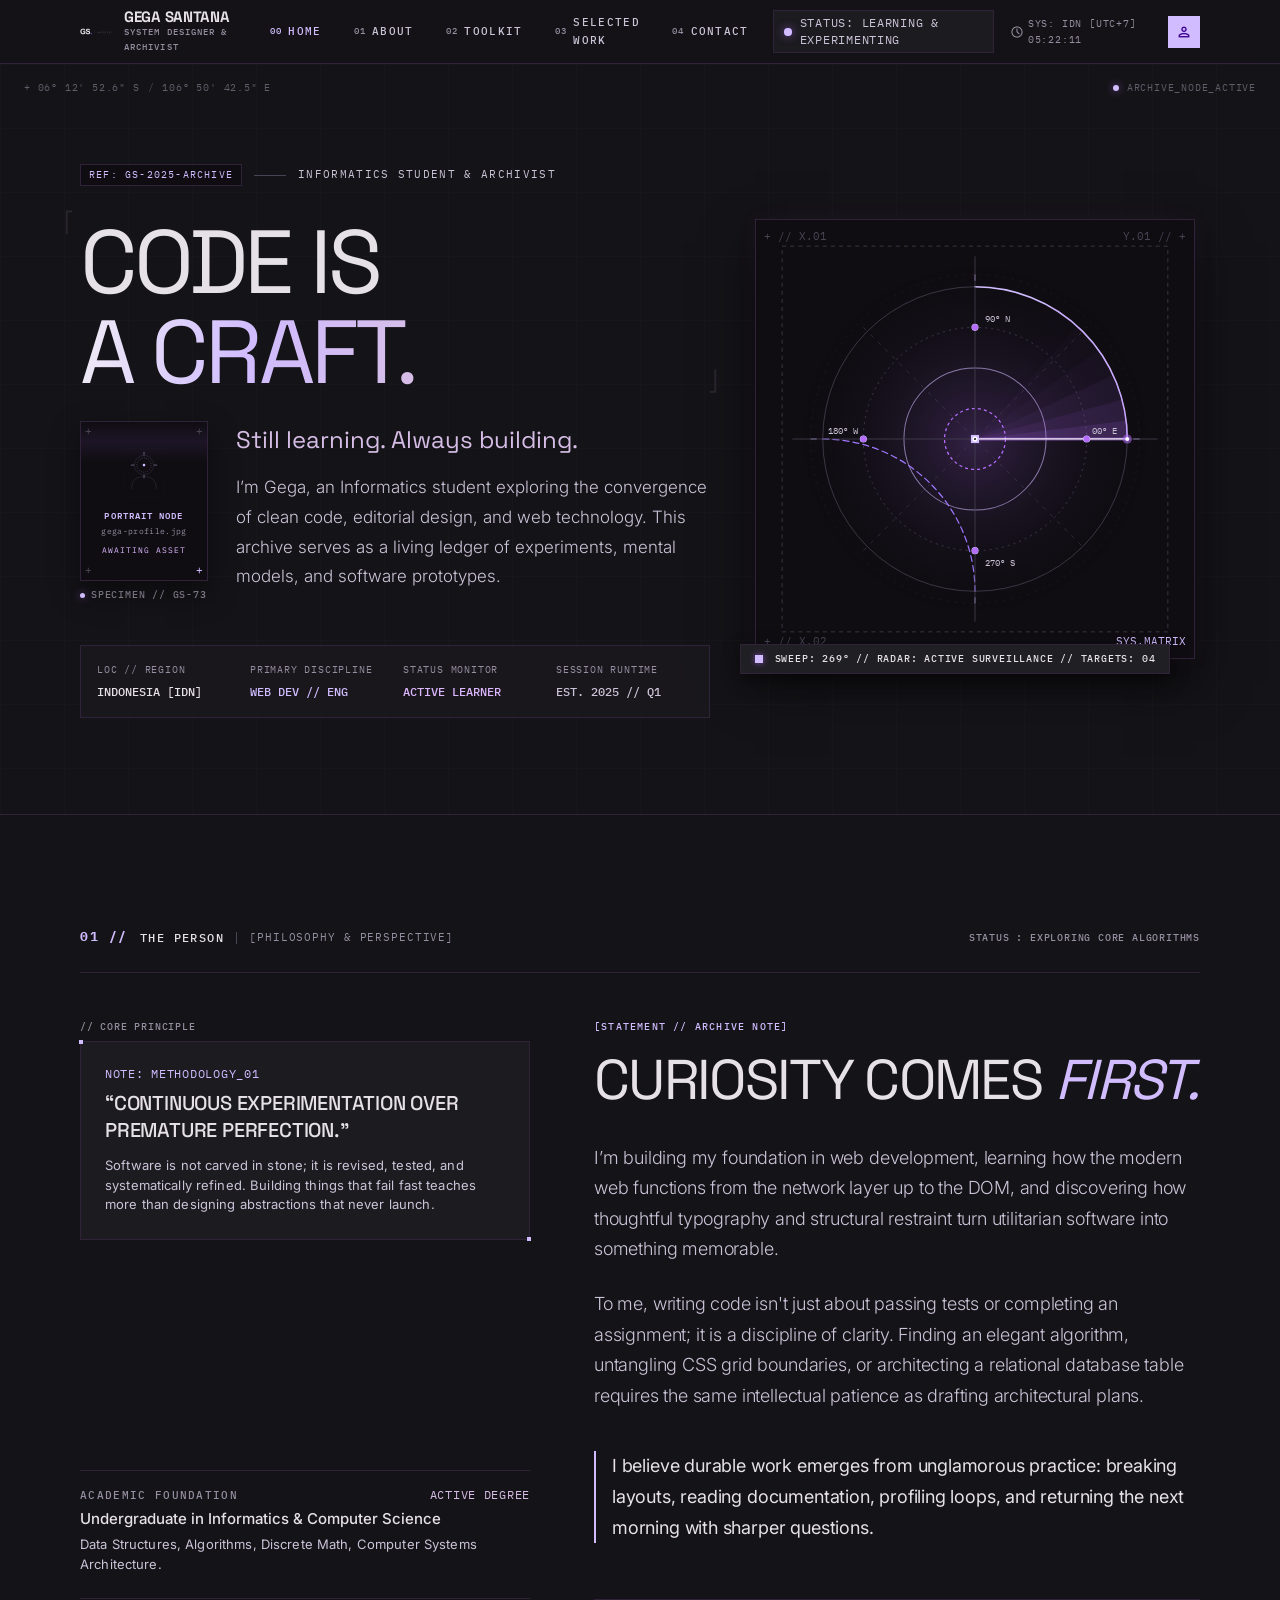
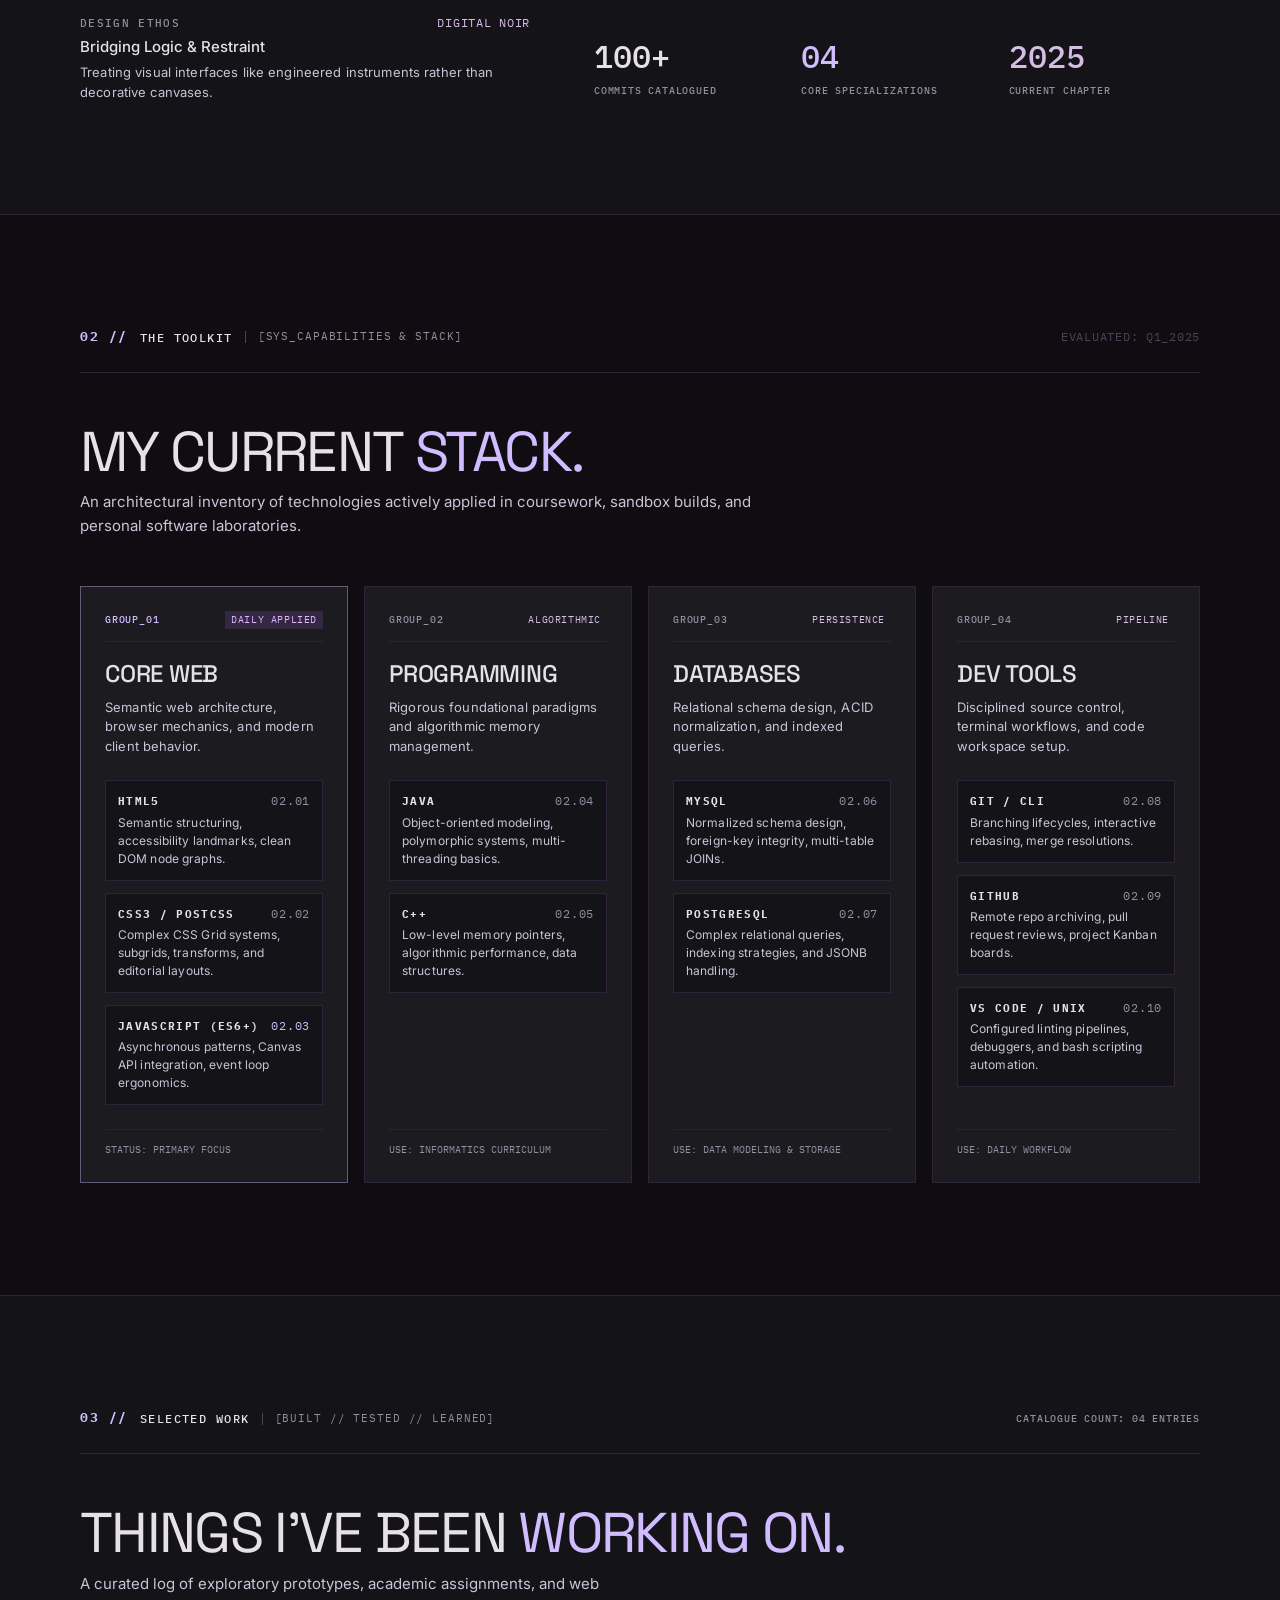
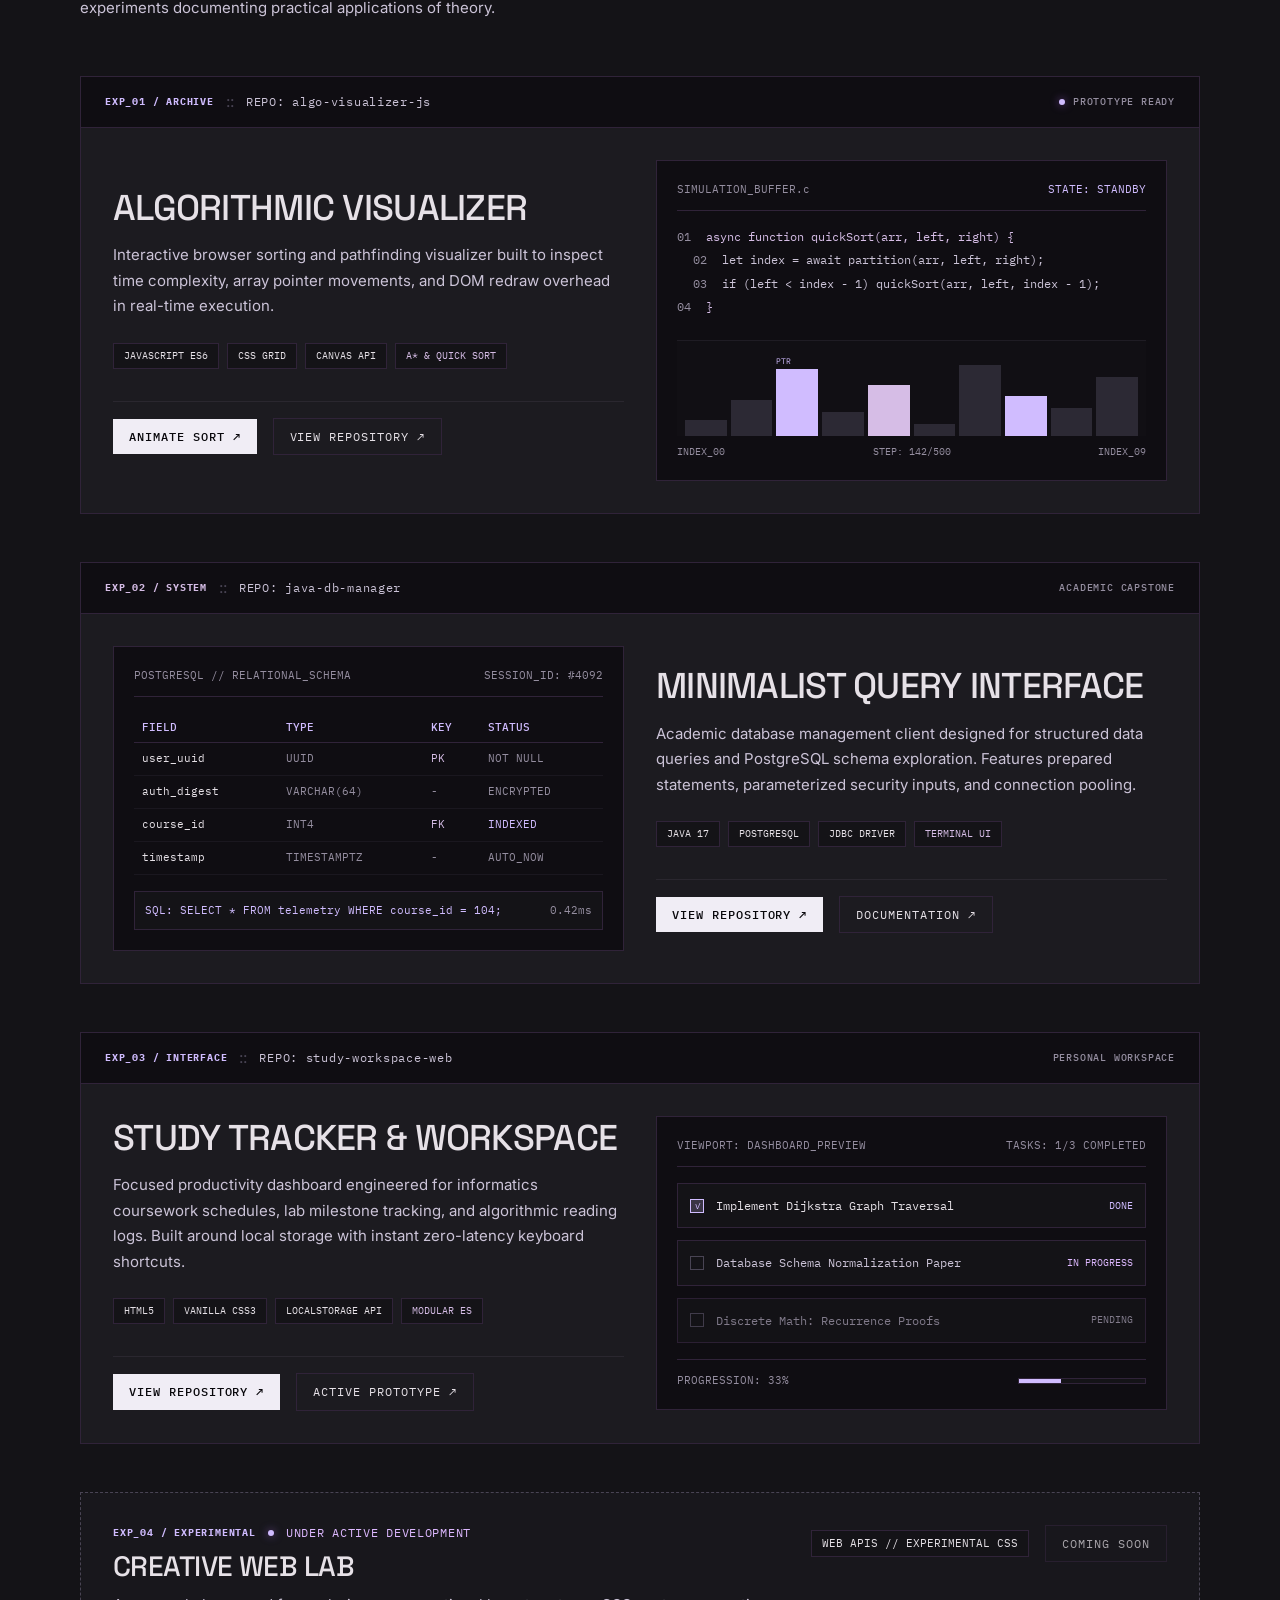
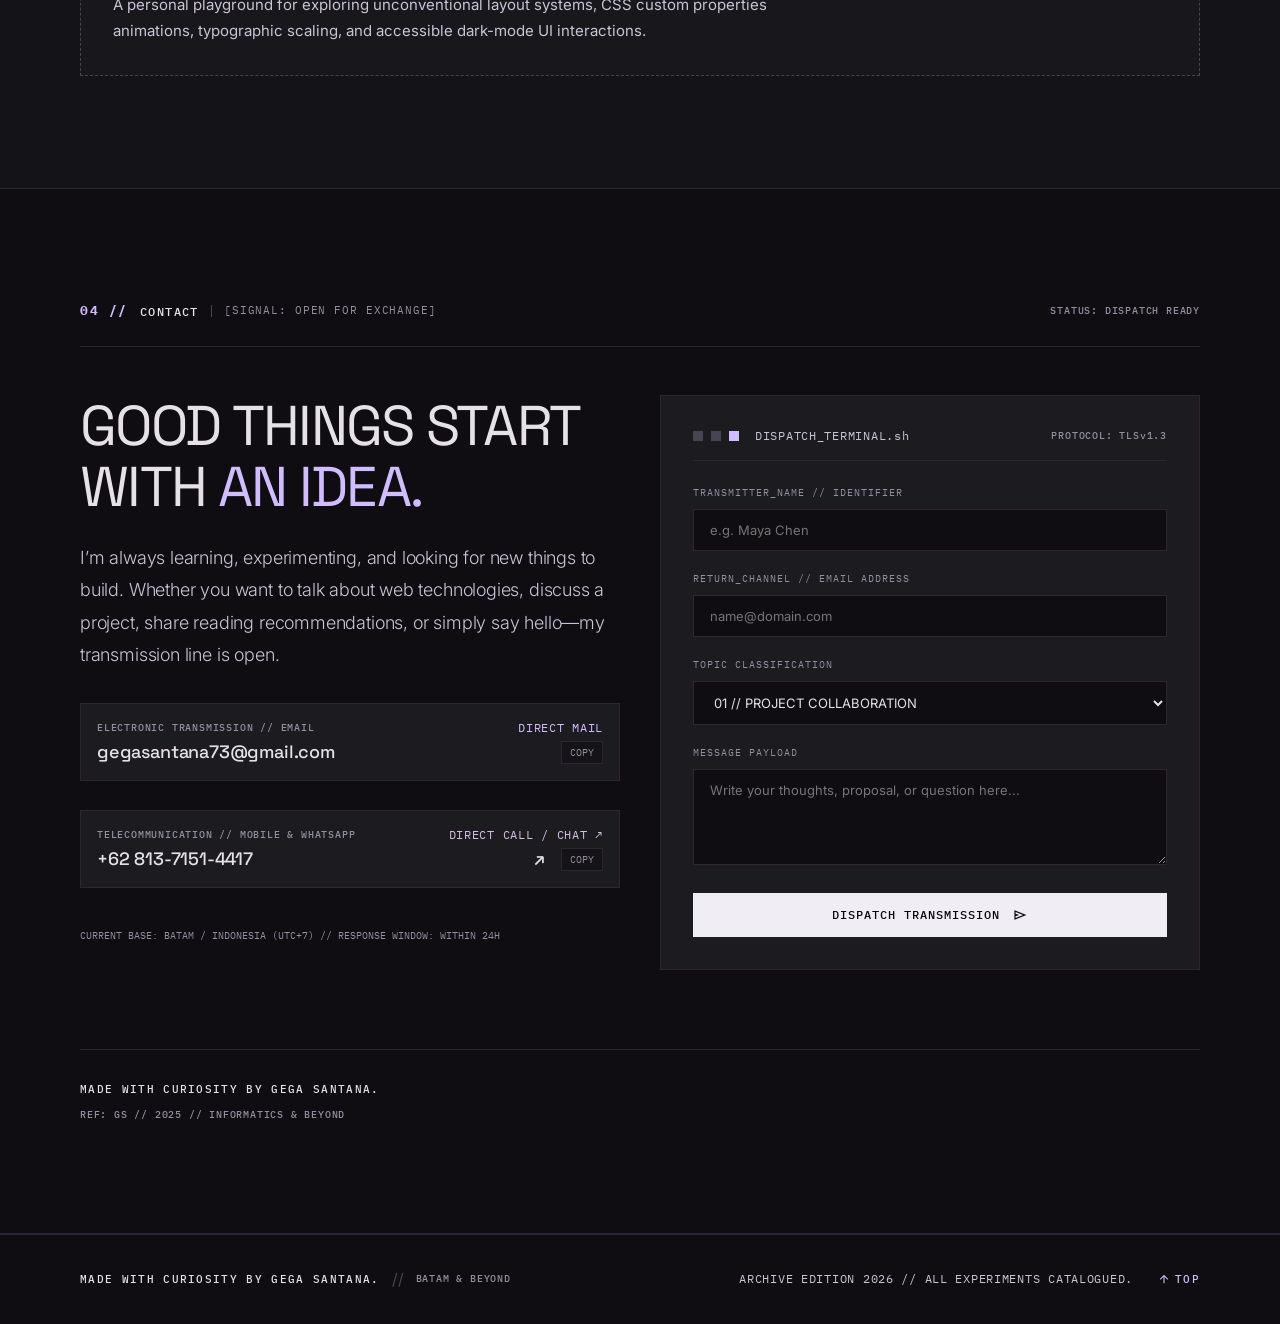
==== commit 8cef1635: "fix: tambahkan .nojekyll dan pastikan relative paths untuk GitHub Pages" ====
--- a/index.html
+++ b/index.html
@@ -20,8 +20,8 @@
     rel="stylesheet">
 
   <!-- Custom Stylesheets (Vanilla CSS3) -->
-  <link rel="stylesheet" href="css/style.css">
-  <link rel="stylesheet" href="css/responsive.css">
+  <link rel="stylesheet" href="./css/style.css">
+  <link rel="stylesheet" href="./css/responsive.css">
 </head>
 
 <body>
@@ -34,7 +34,7 @@
 
       <!-- Monogram Brand Identifier -->
       <a href="#home" class="brand-wrapper">
-        <img src="assets/images/logo.png" alt="GS. Monogram Logo" class="brand-logo" id="site-logo">
+        <img src="./assets/images/logo.png" alt="GS. Monogram Logo" class="brand-logo" id="site-logo">
         <div class="brand-meta">
           <span class="brand-name">GEGA SANTANA</span>
           <span class="brand-role">SYSTEM DESIGNER &amp; ARCHIVIST</span>
@@ -168,7 +168,7 @@
                   <div class="portrait-scanline-beam"></div>
 
                   <!-- The Real Image (Default path: assets/images/gega-profile.jpg) -->
-                  <img src="assets/images/gega-profile.jpg" alt="Gega Santana — Portrait Specimen"
+                  <img src="./assets/images/gega-profile.jpg" alt="Gega Santana — Portrait Specimen"
                     class="portrait-photo" id="portrait-photo" loading="eager"
                     onerror="this.classList.add('is-hidden'); document.getElementById('portrait-fallback')?.classList.remove('is-hidden');">
 
@@ -1202,7 +1202,7 @@
   </footer>
 
   <!-- Application Logic (Vanilla JavaScript) -->
-  <script src="js/script.js"></script>
+  <script src="./js/script.js"></script>
 </body>
 
 </html>
